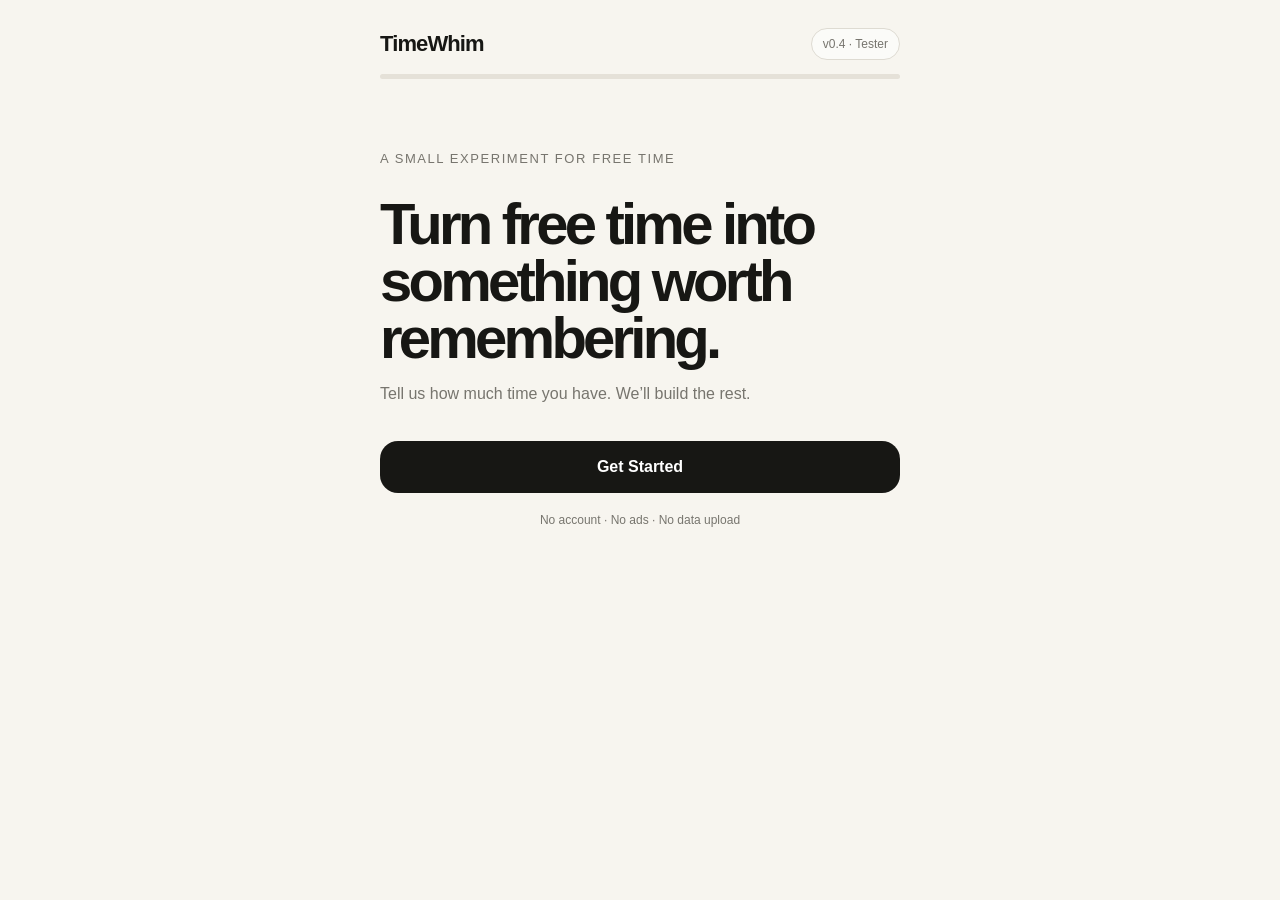
==== index.html @ ce8bfb0e "feat: add TimeWhim v0.4 tester build" ====
<!doctype html>
<html lang="en">
<head>
<meta charset="utf-8" />
<meta name="viewport" content="width=device-width,initial-scale=1,viewport-fit=cover" />
<meta name="theme-color" content="#f7f5ef" />
<title>TimeWhim — Tester Build</title>
<style>
:root{--bg:#f7f5ef;--ink:#171714;--muted:#77756e;--line:#dedbd2;--panel:#fffdf8;--accent:#6558d3;--accent2:#ef7a5a;--ok:#2b8a6e;--r:26px;--shadow:0 20px 60px rgba(31,27,18,.08)}
*{box-sizing:border-box}html,body{margin:0;min-height:100%;background:var(--bg);color:var(--ink);font-family:Inter,ui-sans-serif,-apple-system,BlinkMacSystemFont,"Segoe UI",sans-serif}body{min-height:100vh}.app{width:min(100%,560px);min-height:100vh;margin:auto;padding:22px 20px 34px}.top{display:flex;align-items:center;justify-content:space-between;height:44px}.brand{font-weight:800;letter-spacing:-.04em;font-size:22px}.tester-pill{border:1px solid var(--line);background:rgba(255,255,255,.6);padding:8px 11px;border-radius:999px;font-size:12px;color:var(--muted)}.screen{display:none;animation:in .28s ease both}.screen.active{display:block}@keyframes in{from{opacity:0;transform:translateY(10px)}to{opacity:1;transform:none}}h1{font-size:clamp(36px,9vw,58px);line-height:.98;letter-spacing:-.065em;margin:30px 0 16px}h2{font-size:32px;line-height:1.02;letter-spacing:-.045em;margin:28px 0 12px}p{line-height:1.55;color:var(--muted)}.hero{padding-top:8vh}.kicker{font-size:13px;text-transform:uppercase;letter-spacing:.12em;color:var(--muted)}button{font:inherit}.primary,.secondary,.choice,.chip,.text-btn{border:0;cursor:pointer}.primary{width:100%;padding:17px 18px;border-radius:18px;background:var(--ink);color:white;font-weight:750;font-size:16px;margin-top:18px}.primary:disabled{opacity:.38;cursor:not-allowed}.secondary{width:100%;padding:15px;border-radius:18px;background:transparent;border:1px solid var(--line);font-weight:700;margin-top:10px}.choice-grid{display:grid;grid-template-columns:1fr 1fr;gap:10px;margin:22px 0}.choice{min-height:68px;padding:15px;border-radius:20px;background:var(--panel);border:1px solid var(--line);text-align:left;font-weight:700;box-shadow:none;transition:.18s ease}.choice small{display:block;margin-top:4px;color:var(--muted);font-weight:500}.choice.selected{border-color:var(--ink);box-shadow:inset 0 0 0 1px var(--ink);transform:translateY(-1px)}.chips{display:flex;flex-wrap:wrap;gap:9px;margin:20px 0}.chip{padding:12px 14px;border-radius:999px;background:var(--panel);border:1px solid var(--line);font-weight:650}.chip.selected{background:var(--ink);color:white;border-color:var(--ink)}.ring-wrap{display:grid;place-items:center;margin:26px 0}.ring{--p:68;position:relative;width:220px;aspect-ratio:1;border-radius:50%;display:grid;place-items:center;background:conic-gradient(var(--accent) calc(var(--p)*1%),#e7e3da 0)}.ring:after{content:"";position:absolute;inset:15px;border-radius:50%;background:var(--bg)}.ring-inner{position:relative;z-index:1;text-align:center}.ring-number{font-size:64px;font-weight:800;letter-spacing:-.07em;line-height:.9}.ring-unit{color:var(--muted);margin-top:8px}.time-slider{width:100%;accent-color:var(--ink)}.nav-row{display:flex;gap:10px;margin-top:18px}.nav-row>*{flex:1}.preset{padding:18px;border-radius:22px;background:var(--panel);border:1px solid var(--line);margin:10px 0;cursor:pointer}.preset strong{font-size:18px}.preset div{font-size:13px;color:var(--muted);margin-top:6px}.card{background:var(--panel);border:1px solid var(--line);border-radius:var(--r);padding:18px;box-shadow:var(--shadow)}.session-summary{text-align:center}.tiny{font-size:12px;color:var(--muted)}.timeline{margin:22px 0}.timeline-row{display:grid;grid-template-columns:32px 1fr auto;gap:10px;align-items:center;padding:13px 0;border-bottom:1px solid var(--line)}.timeline-row:last-child{border-bottom:0}.dot{width:10px;height:10px;border-radius:50%;background:var(--accent);margin:auto}.activity-type{text-transform:uppercase;letter-spacing:.1em;font-size:11px;color:var(--muted)}.activity-title{font-size:17px;font-weight:750;margin-top:3px}.duration{font-weight:750}.activity-shell{padding-top:18px}.remaining{font-size:13px;color:var(--muted);text-align:center}.activity-card{min-height:390px;margin:18px 0;padding:26px;border-radius:32px;background:var(--panel);border:1px solid var(--line);box-shadow:var(--shadow);display:flex;flex-direction:column;justify-content:center;text-align:center}.activity-card h2{font-size:38px;margin:8px 0 14px}.activity-card p{font-size:16px}.controls{display:grid;grid-template-columns:repeat(4,1fr);gap:8px}.controls button{padding:12px 6px;border:1px solid var(--line);background:var(--panel);border-radius:15px;font-size:12px;font-weight:700}.next-btn{margin-top:12px}.sheet{position:fixed;inset:0;background:rgba(0,0,0,.25);display:none;align-items:flex-end;z-index:10}.sheet.open{display:flex}.sheet-panel{width:min(100%,560px);margin:auto;background:var(--bg);border-radius:30px 30px 0 0;padding:24px 20px 32px}.sheet-panel h3{margin:0 0 14px;font-size:24px}.sheet-panel button{width:100%;text-align:left;padding:14px 0;border:0;border-bottom:1px solid var(--line);background:none;font-weight:700}.feedback-row{display:flex;gap:8px;margin:12px 0}.feedback-row button{flex:1;padding:12px 8px;border-radius:15px;border:1px solid var(--line);background:var(--panel);font-weight:700}.feedback-row button.selected{background:var(--ink);color:white}textarea,input[type=text]{width:100%;border:1px solid var(--line);background:var(--panel);border-radius:16px;padding:14px;font:inherit;outline:none}textarea{min-height:92px;resize:vertical}.question{margin:20px 0}.question label{display:block;font-weight:750;margin-bottom:8px}.progress{height:5px;background:#e5e1d8;border-radius:999px;overflow:hidden;margin-top:8px}.progress>i{display:block;height:100%;background:var(--ink);width:0;transition:.25s}.notice{padding:13px 14px;border:1px dashed var(--line);border-radius:16px;color:var(--muted);font-size:13px;margin:14px 0}.success{color:var(--ok)}.text-btn{background:none;padding:8px 0;color:var(--muted);text-decoration:underline}.footer-note{text-align:center;font-size:12px;color:var(--muted);margin-top:20px}@media(prefers-reduced-motion:reduce){*{animation:none!important;transition:none!important}}@media(max-width:380px){.app{padding-left:14px;padding-right:14px}.ring{width:196px}.activity-card{min-height:340px}.controls{grid-template-columns:1fr 1fr}}
</style>
</head>
<body>
<div class="app">
  <div class="top"><div class="brand">TimeWhim</div><div class="tester-pill" id="testerBadge">v0.4 · Tester</div></div>
  <div class="progress"><i id="progressBar"></i></div>

  <section class="screen active hero" data-screen="welcome">
    <div class="kicker">A small experiment for free time</div>
    <h1>Turn free time into something worth remembering.</h1>
    <p>Tell us how much time you have. We’ll build the rest.</p>
    <button class="primary" onclick="show('tester')">Get Started</button>
    <div class="footer-note">No account · No ads · No data upload</div>
  </section>

  <section class="screen" data-screen="tester">
    <h2>Tester mode</h2>
    <p>Pick a situation. Then use TimeWhim without trying to “test correctly.” There are no right answers.</p>
    <div class="preset" onclick="applyPreset('natural')"><strong>Natural</strong><div>30 min · Solo · Curious</div></div>
    <div class="preset" onclick="applyPreset('social')"><strong>Social</strong><div>45 min · Two · Fun · Quiet</div></div>
    <div class="preset" onclick="applyPreset('travel')"><strong>Travel</strong><div>2h 30m · Solo · Chill · Offline + Low battery</div></div>
    <button class="secondary" onclick="show('time')">Choose freely instead</button>
  </section>

  <section class="screen" data-screen="time">
    <h2>How much time do you have?</h2>
    <div class="ring-wrap"><div class="ring" id="timeRing" style="--p:25"><div class="ring-inner"><div class="ring-number" id="timeNumber">30</div><div class="ring-unit" id="timeUnit">minutes</div></div></div></div>
    <div class="chips" id="timeChips">
      <button class="chip" data-min="10">10 min</button><button class="chip selected" data-min="30">30 min</button><button class="chip" data-min="60">1 hour</button><button class="chip" id="customChip">Custom</button>
    </div>
    <input class="time-slider" id="timeSlider" type="range" min="5" max="720" step="5" value="30" aria-label="Session duration" />
    <button class="primary" onclick="show('people')">Continue</button>
  </section>

  <section class="screen" data-screen="people">
    <h2>Who’s here?</h2><p>Enough detail to build the session. No names needed.</p>
    <div class="choice-grid" id="peopleChoices">
      <button class="choice" data-v="solo">Just me<small>One-person activities</small></button>
      <button class="choice" data-v="two">Two of us<small>One phone, together</small></button>
      <button class="choice" data-v="group">Group<small>3 or more</small></button>
    </div>
    <div class="chips" id="groupSize" style="display:none"><button class="chip" data-v="3-5">3–5</button><button class="chip" data-v="6+">6+</button></div>
    <button class="primary" id="peopleNext" disabled onclick="show('mood')">Continue</button>
  </section>

  <section class="screen" data-screen="mood">
    <h2>What kind of time?</h2>
    <div class="choice-grid" id="moodChoices">
      <button class="choice" data-v="fun">Fun</button><button class="choice" data-v="curious">Curious</button><button class="choice" data-v="chill">Chill</button><button class="choice" data-v="connect">Connect</button>
    </div>
    <button class="secondary" onclick="chooseMood('surprise')">Surprise me</button>
    <button class="primary" id="moodNext" disabled onclick="show('constraints')">Continue</button>
  </section>

  <section class="screen" data-screen="constraints">
    <h2>Anything to work around?</h2><p>Optional. Tap whatever matters right now.</p>
    <div class="chips" id="constraintChips"><button class="chip" data-v="quiet">Quiet</button><button class="chip" data-v="offline">Offline</button><button class="chip" data-v="battery">Low battery</button></div>
    <button class="primary" onclick="buildSession()">Build my time</button>
  </section>

  <section class="screen" data-screen="preview">
    <div class="session-summary"><div class="ring-wrap"><div class="ring" id="previewRing" style="--p:100"><div class="ring-inner"><div class="ring-number" id="previewMinutes">45</div><div class="ring-unit">minutes built</div></div></div></div><div class="tiny" id="previewMeta"></div></div>
    <div class="card timeline" id="timeline"></div>
    <button class="primary" onclick="startSession()">Start Session</button><button class="secondary" onclick="mixAgain()">Mix again</button>
  </section>

  <section class="screen activity-shell" data-screen="activity">
    <div class="remaining" id="remainingText">27 min left</div>
    <div class="activity-card"><div class="activity-type" id="activityType">QUICK</div><h2 id="activityTitle">Odd One</h2><p id="activityPrompt"></p><div class="tiny" id="activityDuration"></div></div>
    <div class="controls"><button onclick="swapActivity()">Swap</button><button onclick="shorter()">Shorter</button><button onclick="openSheet('moodSheet')">Mood</button><button onclick="openSheet('moreSheet')">More</button></div>
    <button class="primary next-btn" onclick="completeActivity()">Done · Next</button>
  </section>

  <section class="screen" data-screen="complete">
    <div class="hero"><div class="kicker success">Session complete</div><h1>Time well spent.</h1><p><strong id="doneMinutes">0 min</strong> · <span id="doneCount">0 activities</span></p></div>
    <div class="question"><label>How did this feel?</label><div class="feedback-row" data-key="feel"><button>Not for me</button><button>Good</button><button>Great</button></div></div>
    <div class="question"><label>Again sometime?</label><div class="feedback-row" data-key="again"><button>Yes</button><button>Maybe</button><button>No</button></div></div>
    <button class="primary" onclick="show('feedback')">Finish tester feedback</button><button class="secondary" onclick="resetApp()">Start another</button>
  </section>

  <section class="screen" data-screen="feedback">
    <h2>One last minute.</h2><p>This stays on your device until you export it. Nothing is sent automatically.</p>
    <div class="question"><label>What do you think this product does?</label><textarea data-field="productMeaning"></textarea></div>
    <div class="question"><label>What was unclear?</label><textarea data-field="unclear"></textarea></div>
    <div class="question"><label>What would you normally use instead?</label><input type="text" data-field="alternative" /></div>
    <div class="question"><label>When would you realistically use TimeWhim?</label><textarea data-field="realUse"></textarea></div>
    <div class="question"><label>Would you pay ₩4,900 one time?</label><div class="feedback-row" data-key="pay"><button>Yes</button><button>Maybe</button><button>No</button></div></div>
    <div class="notice">The export contains tester choices and interaction timings, but no account, name, email, location, or device identifier.</div>
    <button class="primary" onclick="exportReport()">Export anonymous JSON</button><button class="secondary" onclick="resetApp()">Done</button>
  </section>
</div>

<div class="sheet" id="moodSheet" onclick="backdrop(event,'moodSheet')"><div class="sheet-panel"><h3>Change the mood</h3><button onclick="replanMood('fun')">More energy</button><button onclick="replanMood('chill')">I’m tired</button><button onclick="replanMood('connect')">More connection</button><button onclick="replanMood('curious')">Make me think</button><button onclick="closeSheet('moodSheet')">Cancel</button></div></div>
<div class="sheet" id="moreSheet" onclick="backdrop(event,'moreSheet')"><div class="sheet-panel"><h3>What changed?</h3><button onclick="peopleChanged()">We’re more people</button><button onclick="quietNow()">Quiet now</button><button onclick="lessTime()">I have less time</button><button onclick="finishMyTime()">Finish my time</button><button onclick="closeSheet('moreSheet')">Cancel</button></div></div>

<script>
const activities=[
{id:'q1',type:'Quick',title:'Odd One',min:4,moods:['fun','curious'],people:['solo','two','group'],quiet:true,offline:true,battery:true,prompt:'Pick the odd one out — not by category, but by the strangest rule you can justify: moon · mirror · window · lake.'},
{id:'q2',type:'Quick',title:'Pattern Snap',min:5,moods:['curious'],people:['solo','two','group'],quiet:true,offline:true,battery:true,prompt:'Complete this pattern without searching: 2, 6, 12, 20, 30… Then invent a different rule that also fits the first three terms.'},
{id:'q3',type:'Quick',title:'Five Tiny Wins',min:5,moods:['chill'],people:['solo'],quiet:true,offline:true,battery:true,prompt:'Name five small things that went better than expected this week. Tiny counts.'},
{id:'q4',type:'Quick',title:'Fast Trivia',min:6,moods:['fun','curious'],people:['solo','two','group'],quiet:true,offline:true,battery:true,prompt:'Take turns answering without looking anything up: largest ocean, closest planet to the Sun, number of bones in an adult human, capital of Canada.'},
{id:'q5',type:'Quick',title:'Object Remix',min:5,moods:['fun','curious'],people:['solo','two','group'],quiet:true,offline:true,battery:true,prompt:'Choose one object near you. Come up with three absurd but technically possible alternative uses for it.'},
{id:'q6',type:'Quick',title:'Memory Map',min:6,moods:['curious','chill'],people:['solo'],quiet:true,offline:true,battery:true,prompt:'Close your eyes and mentally walk through a familiar room. List ten objects in spatial order before checking.'},
{id:'q7',type:'Quick',title:'Ten-Second Categories',min:5,moods:['fun'],people:['two','group'],quiet:false,offline:true,battery:true,prompt:'Take turns naming 5 things in a category within ten seconds: cities, foods, films, animals, things that are blue.'},
{id:'q8',type:'Quick',title:'Tiny Debate',min:7,moods:['fun','connect','curious'],people:['two','group'],quiet:true,offline:true,battery:true,prompt:'Defend one harmless opinion you do not actually hold for 60 seconds. Switch sides.'},
{id:'q9',type:'Quick',title:'Three Clues',min:5,moods:['fun','connect'],people:['two','group'],quiet:true,offline:true,battery:true,prompt:'Think of a place you know. Give exactly three clues. Others guess. Hard mode: no proper nouns.'},
{id:'q10',type:'Quick',title:'One-Minute Story',min:4,moods:['fun'],people:['solo','two','group'],quiet:true,offline:true,battery:true,prompt:'Tell a story that includes a key, a train, and something unexpectedly orange. Stop when the minute ends.'},
{id:'q11',type:'Quick',title:'Future Headline',min:5,moods:['curious','chill'],people:['solo','two','group'],quiet:true,offline:true,battery:true,prompt:'Write a newspaper headline from your life one year from now. What happened just before it?'},
{id:'q12',type:'Quick',title:'Reverse Bucket List',min:6,moods:['chill','connect'],people:['solo','two','group'],quiet:true,offline:true,battery:true,prompt:'List three things you already did that your younger self would have put on a bucket list.'},
{id:'t1',type:'Together',title:'Pass the Phone',min:8,moods:['fun','connect'],people:['two','group'],quiet:true,offline:true,battery:true,prompt:'Pass the phone. Each person writes one sentence beginning “I think you’d be surprisingly good at…” Then reveal together.'},
{id:'t2',type:'Together',title:'Guess & Reveal',min:8,moods:['fun','connect'],people:['two','group'],quiet:true,offline:true,battery:true,prompt:'Each person guesses the other’s answer first: perfect lazy Sunday, dream breakfast, most rewatchable movie.'},
{id:'t3',type:'Together',title:'Quick Duel',min:7,moods:['fun'],people:['two','group'],quiet:false,offline:true,battery:true,prompt:'Best of five: rock-paper-scissors, thumb war, fastest alphabet backwards attempt, coin guess, silent staring contest.'},
{id:'t4',type:'Together',title:'Unexpected Question',min:9,moods:['connect','curious'],people:['two','group'],quiet:true,offline:true,battery:true,prompt:'What belief or taste of yours changed completely in the last five years? What caused it?'},
{id:'t5',type:'Together',title:'Same Memory?',min:10,moods:['connect'],people:['two','group'],quiet:true,offline:true,battery:true,prompt:'Pick one shared day. Separately describe the first three details you remember. Compare where your memories diverge.'},
{id:'t6',type:'Together',title:'Two Truths, One Tiny Lie',min:9,moods:['fun','connect'],people:['two','group'],quiet:true,offline:true,battery:true,prompt:'Use only mundane facts from the last seven days. Make the lie believable.'},
{id:'t7',type:'Together',title:'Rank It Blind',min:10,moods:['fun'],people:['two','group'],quiet:true,offline:true,battery:true,prompt:'One person gives five mystery items one by one. The other must permanently place each from 1–5 before hearing the next.'},
{id:'t8',type:'Together',title:'Plan a Ridiculous Day',min:12,moods:['fun','connect'],people:['two','group'],quiet:true,offline:true,battery:true,prompt:'You have one day, no responsibilities, and a silly imaginary budget. Build the most memorable schedule possible.'},
{id:'t9',type:'Together',title:'Compliment With Evidence',min:8,moods:['connect'],people:['two','group'],quiet:true,offline:true,battery:true,prompt:'Say one thing you genuinely appreciate about each person — but include a specific example, not a generic compliment.'},
{id:'t10',type:'Together',title:'Question Relay',min:11,moods:['connect','curious'],people:['two','group'],quiet:true,offline:true,battery:true,prompt:'Answer a question, then your answer must inspire the next question. Keep the chain going for ten turns.'},
{id:'b1',type:'Break',title:'Notice Three Things',min:3,moods:['chill','curious'],people:['solo','two','group'],quiet:true,offline:true,battery:true,prompt:'Put the phone down. Look around and find three details you have never consciously noticed before.'},
{id:'b2',type:'Break',title:'Window Reset',min:5,moods:['chill'],people:['solo','two','group'],quiet:true,offline:true,battery:true,prompt:'No phone for five minutes. Look outside or into the distance. Let your eyes stop focusing on close objects.'},
{id:'b3',type:'Break',title:'Tiny Walk',min:7,moods:['chill','fun'],people:['solo','two','group'],quiet:false,offline:true,battery:true,prompt:'Leave the phone in your pocket and walk until you notice something worth remembering.'},
{id:'b4',type:'Break',title:'One Song, Nothing Else',min:5,moods:['chill'],people:['solo','two','group'],quiet:true,offline:true,battery:true,prompt:'Play one song you already have. No scrolling while it plays. Just listen.'},
{id:'b5',type:'Break',title:'Future Trip',min:6,moods:['connect','chill'],people:['two','group'],quiet:true,offline:true,battery:true,prompt:'Put the phone face down. Everyone names one place they would travel tomorrow if money and logistics disappeared.'},
{id:'b6',type:'Break',title:'Water + Stretch',min:4,moods:['chill'],people:['solo','two','group'],quiet:true,offline:true,battery:true,prompt:'Phone down. Drink some water and stretch whatever feels stiff. No productivity goal.'},
{id:'b7',type:'Break',title:'Silent Minute × 3',min:3,moods:['chill'],people:['solo','two','group'],quiet:true,offline:true,battery:true,prompt:'Three quiet minutes. Do nothing on purpose. Notice what your mind tries to reach for.'},
{id:'b8',type:'Break',title:'Screen-Free Choice',min:10,moods:['chill','connect'],people:['solo','two','group'],quiet:true,offline:true,battery:true,prompt:'Choose your own ten-minute offline thing: tea, shower, balcony, doodle, stretch, conversation. TimeWhim stays out of the way.'},
{id:'m1',type:'Mystery',title:'The Missing Necklace',min:15,moods:['curious','fun'],people:['solo','two','group'],quiet:true,offline:true,battery:true,prompt:'A necklace vanished from Room 214 between 18:10 and 18:25. Clues: the balcony door was locked from inside; wet shoe marks stop before the carpet; the cleaner logged out at 18:12; the guest next door heard a service cart at 18:18. Suspects: the cleaner, the guest’s friend, the night porter. Decide what clue matters most, what could be staged, and who had the best opportunity. Commit to a theory before you reveal your reasoning to each other.'}
];
let state={time:30,people:null,groupSize:null,mood:null,constraints:new Set(),session:[],index:0,completed:[],startedAt:null,preset:null,feedback:{},events:[],buildAt:null,startAt:null};
const screens=['welcome','tester','time','people','mood','constraints','preview','activity','complete','feedback'];
function event(name,data={}){state.events.push({name,t:Date.now(),...data});saveLocal()}
function saveLocal(){localStorage.setItem('timewhim-v04-session',JSON.stringify({...state,constraints:[...state.constraints]}))}
function show(name){document.querySelectorAll('.screen').forEach(s=>s.classList.toggle('active',s.dataset.screen===name));document.getElementById('progressBar').style.width=((screens.indexOf(name))/(screens.length-1)*100)+'%';window.scrollTo({top:0,behavior:'smooth'});event('screen_view',{screen:name})}
function applyPreset(name){state.preset=name;if(name==='natural'){state.time=30;state.people='solo';state.mood='curious';state.constraints=new Set()}if(name==='social'){state.time=45;state.people='two';state.mood='fun';state.constraints=new Set(['quiet'])}if(name==='travel'){state.time=150;state.people='solo';state.mood='chill';state.constraints=new Set(['offline','battery'])}syncUI();event('preset_selected',{preset:name});show('constraints')}
function syncUI(){document.getElementById('timeSlider').value=state.time;renderTime();document.querySelectorAll('#peopleChoices .choice').forEach(b=>b.classList.toggle('selected',b.dataset.v===state.people));document.querySelectorAll('#moodChoices .choice').forEach(b=>b.classList.toggle('selected',b.dataset.v===state.mood));document.querySelectorAll('#constraintChips .chip').forEach(b=>b.classList.toggle('selected',state.constraints.has(b.dataset.v)))}
function renderTime(){let m=state.time;document.getElementById('timeNumber').textContent=m>=60?(m/60>=2?Math.floor(m/60)+'h':m===60?'1':'1h '+(m%60)):m;document.getElementById('timeUnit').textContent=m>=60?(m%60?m%60+' min':'available'):'minutes';document.getElementById('timeRing').style.setProperty('--p',Math.max(5,Math.min(100,m/180*100)))}
document.querySelectorAll('#timeChips [data-min]').forEach(b=>b.onclick=()=>{state.time=+b.dataset.min;document.querySelectorAll('#timeChips .chip').forEach(x=>x.classList.remove('selected'));b.classList.add('selected');document.getElementById('timeSlider').value=state.time;renderTime();event('time_selected',{minutes:state.time})});
document.getElementById('customChip').onclick=()=>{document.querySelectorAll('#timeChips .chip').forEach(x=>x.classList.remove('selected'));document.getElementById('customChip').classList.add('selected');document.getElementById('timeSlider').focus()};
document.getElementById('timeSlider').oninput=e=>{state.time=+e.target.value;renderTime()};document.getElementById('timeSlider').onchange=()=>event('time_selected',{minutes:state.time,custom:true});
document.querySelectorAll('#peopleChoices .choice').forEach(b=>b.onclick=()=>{state.people=b.dataset.v;document.querySelectorAll('#peopleChoices .choice').forEach(x=>x.classList.toggle('selected',x===b));document.getElementById('groupSize').style.display=state.people==='group'?'flex':'none';document.getElementById('peopleNext').disabled=false;event('people_selected',{people:state.people})});
document.querySelectorAll('#groupSize .chip').forEach(b=>b.onclick=()=>{state.groupSize=b.dataset.v;document.querySelectorAll('#groupSize .chip').forEach(x=>x.classList.toggle('selected',x===b))});
document.querySelectorAll('#moodChoices .choice').forEach(b=>b.onclick=()=>chooseMood(b.dataset.v));function chooseMood(v){state.mood=v==='surprise'?['fun','curious','chill','connect'][Math.floor(Math.random()*4)]:v;document.querySelectorAll('#moodChoices .choice').forEach(x=>x.classList.toggle('selected',x.dataset.v===state.mood));document.getElementById('moodNext').disabled=false;event('mood_selected',{mood:state.mood,surprise:v==='surprise'})}
document.querySelectorAll('#constraintChips .chip').forEach(b=>b.onclick=()=>{let v=b.dataset.v;state.constraints.has(v)?state.constraints.delete(v):state.constraints.add(v);b.classList.toggle('selected');event('constraint_toggled',{constraint:v,on:state.constraints.has(v)})});
function eligible(a){if(!a.people.includes(state.people))return false;if(state.constraints.has('quiet')&&!a.quiet)return false;if(state.constraints.has('offline')&&!a.offline)return false;if(state.constraints.has('battery')&&!a.battery)return false;return true}
function score(a,remaining,lastType){let s=0;if(a.moods.includes(state.mood))s+=6;if(a.min<=remaining)s+=4;else s-=20;if(!state.completed.includes(a.id))s+=3;if(lastType&&lastType!==a.type)s+=2;s+=Math.random()*2;return s}
function compose(total){let remaining=total,out=[],lastType=null,safety=0;while(remaining>=3&&out.length<8&&safety++<30){let pool=activities.filter(eligible).filter(a=>a.min<=remaining).filter(a=>!out.some(x=>x.id===a.id));if(!pool.length)break;pool.sort((a,b)=>score(b,remaining,lastType)-score(a,remaining,lastType));let pick=pool[0];out.push(pick);remaining-=pick.min;lastType=pick.type;if(total>=90&&out.length===3&&remaining>=25){out.push({id:'mytime-'+Date.now(),type:'My time',title:'Your own time',min:Math.min(45,remaining-10),moods:['chill'],people:[state.people],quiet:true,offline:true,battery:true,prompt:'Use this block for your own downloaded film, book, music, nap, view, or anything you already wanted to do.'});remaining-=out[out.length-1].min;lastType='My time'}}return out}
function buildSession(){state.buildAt=Date.now();if(!state.people)state.people='solo';if(!state.mood)state.mood='curious';state.session=compose(state.time);state.index=0;event('build_my_time',{minutes:state.time,timeToBuildMs:state.startedAt?Date.now()-state.startedAt:null});renderPreview();show('preview')}
function renderPreview(){let total=state.session.reduce((n,a)=>n+a.min,0);document.getElementById('previewMinutes').textContent=total;document.getElementById('previewMeta').textContent=`Built for ${state.people==='two'?'2':state.people==='group'?(state.groupSize||'group'):'1'} · ${cap(state.mood)}${state.constraints.size?' · '+[...state.constraints].map(cap).join(' · '):''}`;document.getElementById('timeline').innerHTML=state.session.map(a=>`<div class="timeline-row"><div class="dot"></div><div><div class="activity-type">${a.type}</div><div class="activity-title">${a.title}</div></div><div class="duration">${a.min}m</div></div>`).join('')}
function mixAgain(){state.session=compose(state.time);event('mix_again');renderPreview()}
function startSession(){state.startAt=Date.now();state.index=0;state.completed=[];event('start_session',{timeToStartMs:state.buildAt?Date.now()-state.buildAt:null});renderActivity();show('activity')}
function renderActivity(){if(state.index>=state.session.length)return finishSession();let a=state.session[state.index];let left=state.session.slice(state.index).reduce((n,x)=>n+x.min,0);document.getElementById('remainingText').textContent=left+' min left';document.getElementById('activityType').textContent=a.type.toUpperCase();document.getElementById('activityTitle').textContent=a.title;document.getElementById('activityPrompt').textContent=a.prompt;document.getElementById('activityDuration').textContent=a.min+' minutes';event('activity_view',{activityId:a.id,index:state.index});if(state.index===1)event('reached_second_activity')}
function completeActivity(){let a=state.session[state.index];state.completed.push(a.id);event('activity_complete',{activityId:a.id});state.index++;renderActivity()}
function swapActivity(){let old=state.session[state.index],remaining=old.min+2;let candidates=activities.filter(eligible).filter(a=>a.id!==old.id&&a.min<=remaining).sort((a,b)=>score(b,remaining,old.type)-score(a,remaining,old.type));if(candidates[0])state.session[state.index]=candidates[0];event('swap_used',{from:old.id,to:state.session[state.index].id});renderActivity()}
function shorter(){let old=state.session[state.index];let candidates=activities.filter(eligible).filter(a=>a.id!==old.id&&a.min<old.min).sort((a,b)=>a.min-b.min);if(candidates[0])state.session[state.index]=candidates[0];event('shorter_used',{from:old.id,to:state.session[state.index].id});renderActivity()}
function replanRemaining(reason){let elapsed=state.session.slice(0,state.index).reduce((n,a)=>n+a.min,0);let remaining=Math.max(5,state.time-elapsed);state.session=[...state.session.slice(0,state.index),...compose(remaining)];event('replan_used',{reason,remaining});closeSheet('moodSheet');closeSheet('moreSheet');renderActivity()}
function replanMood(m){state.mood=m;replanRemaining('mood_'+m)}function quietNow(){state.constraints.add('quiet');replanRemaining('quiet_now')}function peopleChanged(){state.people=state.people==='solo'?'two':'group';replanRemaining('people_changed')}function lessTime(){state.time=Math.max(10,Math.round(state.time*.7));replanRemaining('less_time')}
function finishMyTime(){event('finish_my_time_used');closeSheet('moreSheet');finishSession()}
function finishSession(){let mins=state.session.slice(0,Math.min(state.index,state.session.length)).reduce((n,a)=>n+a.min,0);document.getElementById('doneMinutes').textContent=mins+' min';document.getElementById('doneCount').textContent=state.completed.length+' activities';event('session_complete',{completedMinutes:mins,activities:state.completed.length});show('complete')}
function openSheet(id){document.getElementById(id).classList.add('open')}function closeSheet(id){document.getElementById(id).classList.remove('open')}function backdrop(e,id){if(e.target.id===id)closeSheet(id)}
document.querySelectorAll('.feedback-row').forEach(row=>row.querySelectorAll('button').forEach(b=>b.onclick=()=>{row.querySelectorAll('button').forEach(x=>x.classList.toggle('selected',x===b));state.feedback[row.dataset.key]=b.textContent;event('feedback_choice',{key:row.dataset.key,value:b.textContent})}));
function exportReport(){document.querySelectorAll('[data-field]').forEach(el=>state.feedback[el.dataset.field]=el.value);let report={schema:'timewhim-tester-v0.4',exportedAt:new Date().toISOString(),preset:state.preset,setup:{timeMinutes:state.time,people:state.people,groupSize:state.groupSize,mood:state.mood,constraints:[...state.constraints]},completedActivities:state.completed,feedback:state.feedback,events:state.events.map((e,i)=>({...e,relativeMs:i?e.t-state.events[0].t:0,t:undefined}))};let blob=new Blob([JSON.stringify(report,null,2)],{type:'application/json'}),url=URL.createObjectURL(blob),a=document.createElement('a');a.href=url;a.download='timewhim-anonymous-test-'+Date.now()+'.json';a.click();URL.revokeObjectURL(url);event('report_exported')}
function resetApp(){localStorage.removeItem('timewhim-v04-session');state={time:30,people:null,groupSize:null,mood:null,constraints:new Set(),session:[],index:0,completed:[],startedAt:Date.now(),preset:null,feedback:{},events:[],buildAt:null,startAt:null};syncUI();show('welcome')}
function cap(s){return String(s).charAt(0).toUpperCase()+String(s).slice(1)}
state.startedAt=Date.now();event('app_open');renderTime();
</script>
</body>
</html>
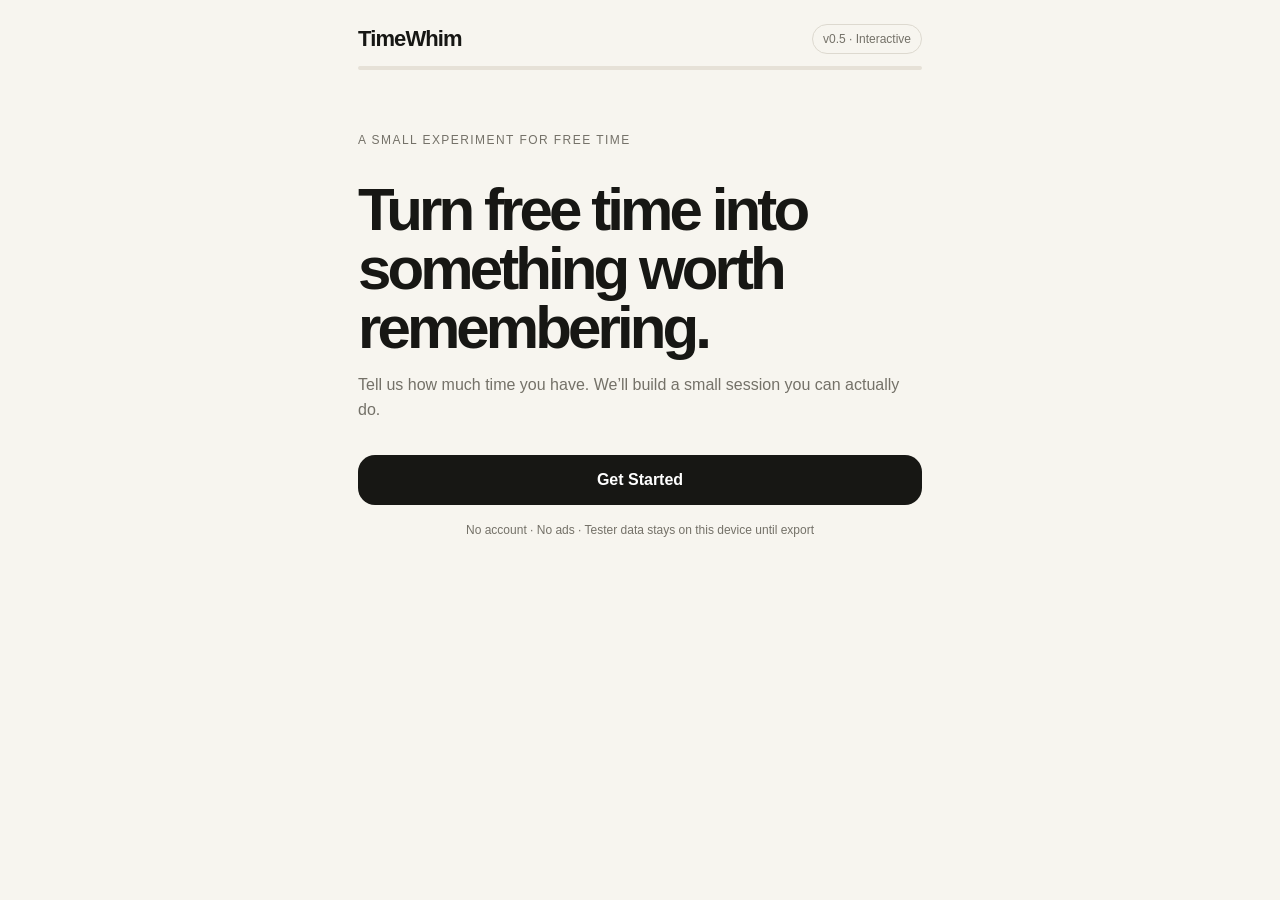
==== commit df1b306c: "feat: replace tester UI with interactive v0.5 shell" ====
--- a/index.html
+++ b/index.html
@@ -1,178 +1,101 @@
 <!doctype html>
 <html lang="en">
 <head>
-<meta charset="utf-8" />
-<meta name="viewport" content="width=device-width,initial-scale=1,viewport-fit=cover" />
-<meta name="theme-color" content="#f7f5ef" />
-<title>TimeWhim — Tester Build</title>
-<style>
-:root{--bg:#f7f5ef;--ink:#171714;--muted:#77756e;--line:#dedbd2;--panel:#fffdf8;--accent:#6558d3;--accent2:#ef7a5a;--ok:#2b8a6e;--r:26px;--shadow:0 20px 60px rgba(31,27,18,.08)}
-*{box-sizing:border-box}html,body{margin:0;min-height:100%;background:var(--bg);color:var(--ink);font-family:Inter,ui-sans-serif,-apple-system,BlinkMacSystemFont,"Segoe UI",sans-serif}body{min-height:100vh}.app{width:min(100%,560px);min-height:100vh;margin:auto;padding:22px 20px 34px}.top{display:flex;align-items:center;justify-content:space-between;height:44px}.brand{font-weight:800;letter-spacing:-.04em;font-size:22px}.tester-pill{border:1px solid var(--line);background:rgba(255,255,255,.6);padding:8px 11px;border-radius:999px;font-size:12px;color:var(--muted)}.screen{display:none;animation:in .28s ease both}.screen.active{display:block}@keyframes in{from{opacity:0;transform:translateY(10px)}to{opacity:1;transform:none}}h1{font-size:clamp(36px,9vw,58px);line-height:.98;letter-spacing:-.065em;margin:30px 0 16px}h2{font-size:32px;line-height:1.02;letter-spacing:-.045em;margin:28px 0 12px}p{line-height:1.55;color:var(--muted)}.hero{padding-top:8vh}.kicker{font-size:13px;text-transform:uppercase;letter-spacing:.12em;color:var(--muted)}button{font:inherit}.primary,.secondary,.choice,.chip,.text-btn{border:0;cursor:pointer}.primary{width:100%;padding:17px 18px;border-radius:18px;background:var(--ink);color:white;font-weight:750;font-size:16px;margin-top:18px}.primary:disabled{opacity:.38;cursor:not-allowed}.secondary{width:100%;padding:15px;border-radius:18px;background:transparent;border:1px solid var(--line);font-weight:700;margin-top:10px}.choice-grid{display:grid;grid-template-columns:1fr 1fr;gap:10px;margin:22px 0}.choice{min-height:68px;padding:15px;border-radius:20px;background:var(--panel);border:1px solid var(--line);text-align:left;font-weight:700;box-shadow:none;transition:.18s ease}.choice small{display:block;margin-top:4px;color:var(--muted);font-weight:500}.choice.selected{border-color:var(--ink);box-shadow:inset 0 0 0 1px var(--ink);transform:translateY(-1px)}.chips{display:flex;flex-wrap:wrap;gap:9px;margin:20px 0}.chip{padding:12px 14px;border-radius:999px;background:var(--panel);border:1px solid var(--line);font-weight:650}.chip.selected{background:var(--ink);color:white;border-color:var(--ink)}.ring-wrap{display:grid;place-items:center;margin:26px 0}.ring{--p:68;position:relative;width:220px;aspect-ratio:1;border-radius:50%;display:grid;place-items:center;background:conic-gradient(var(--accent) calc(var(--p)*1%),#e7e3da 0)}.ring:after{content:"";position:absolute;inset:15px;border-radius:50%;background:var(--bg)}.ring-inner{position:relative;z-index:1;text-align:center}.ring-number{font-size:64px;font-weight:800;letter-spacing:-.07em;line-height:.9}.ring-unit{color:var(--muted);margin-top:8px}.time-slider{width:100%;accent-color:var(--ink)}.nav-row{display:flex;gap:10px;margin-top:18px}.nav-row>*{flex:1}.preset{padding:18px;border-radius:22px;background:var(--panel);border:1px solid var(--line);margin:10px 0;cursor:pointer}.preset strong{font-size:18px}.preset div{font-size:13px;color:var(--muted);margin-top:6px}.card{background:var(--panel);border:1px solid var(--line);border-radius:var(--r);padding:18px;box-shadow:var(--shadow)}.session-summary{text-align:center}.tiny{font-size:12px;color:var(--muted)}.timeline{margin:22px 0}.timeline-row{display:grid;grid-template-columns:32px 1fr auto;gap:10px;align-items:center;padding:13px 0;border-bottom:1px solid var(--line)}.timeline-row:last-child{border-bottom:0}.dot{width:10px;height:10px;border-radius:50%;background:var(--accent);margin:auto}.activity-type{text-transform:uppercase;letter-spacing:.1em;font-size:11px;color:var(--muted)}.activity-title{font-size:17px;font-weight:750;margin-top:3px}.duration{font-weight:750}.activity-shell{padding-top:18px}.remaining{font-size:13px;color:var(--muted);text-align:center}.activity-card{min-height:390px;margin:18px 0;padding:26px;border-radius:32px;background:var(--panel);border:1px solid var(--line);box-shadow:var(--shadow);display:flex;flex-direction:column;justify-content:center;text-align:center}.activity-card h2{font-size:38px;margin:8px 0 14px}.activity-card p{font-size:16px}.controls{display:grid;grid-template-columns:repeat(4,1fr);gap:8px}.controls button{padding:12px 6px;border:1px solid var(--line);background:var(--panel);border-radius:15px;font-size:12px;font-weight:700}.next-btn{margin-top:12px}.sheet{position:fixed;inset:0;background:rgba(0,0,0,.25);display:none;align-items:flex-end;z-index:10}.sheet.open{display:flex}.sheet-panel{width:min(100%,560px);margin:auto;background:var(--bg);border-radius:30px 30px 0 0;padding:24px 20px 32px}.sheet-panel h3{margin:0 0 14px;font-size:24px}.sheet-panel button{width:100%;text-align:left;padding:14px 0;border:0;border-bottom:1px solid var(--line);background:none;font-weight:700}.feedback-row{display:flex;gap:8px;margin:12px 0}.feedback-row button{flex:1;padding:12px 8px;border-radius:15px;border:1px solid var(--line);background:var(--panel);font-weight:700}.feedback-row button.selected{background:var(--ink);color:white}textarea,input[type=text]{width:100%;border:1px solid var(--line);background:var(--panel);border-radius:16px;padding:14px;font:inherit;outline:none}textarea{min-height:92px;resize:vertical}.question{margin:20px 0}.question label{display:block;font-weight:750;margin-bottom:8px}.progress{height:5px;background:#e5e1d8;border-radius:999px;overflow:hidden;margin-top:8px}.progress>i{display:block;height:100%;background:var(--ink);width:0;transition:.25s}.notice{padding:13px 14px;border:1px dashed var(--line);border-radius:16px;color:var(--muted);font-size:13px;margin:14px 0}.success{color:var(--ok)}.text-btn{background:none;padding:8px 0;color:var(--muted);text-decoration:underline}.footer-note{text-align:center;font-size:12px;color:var(--muted);margin-top:20px}@media(prefers-reduced-motion:reduce){*{animation:none!important;transition:none!important}}@media(max-width:380px){.app{padding-left:14px;padding-right:14px}.ring{width:196px}.activity-card{min-height:340px}.controls{grid-template-columns:1fr 1fr}}
-</style>
+<meta charset="utf-8">
+<meta name="viewport" content="width=device-width,initial-scale=1,viewport-fit=cover">
+<meta name="theme-color" content="#f7f5ef">
+<title>TimeWhim — Interactive Tester</title>
+<link rel="stylesheet" href="styles.css">
 </head>
 <body>
-<div class="app">
-  <div class="top"><div class="brand">TimeWhim</div><div class="tester-pill" id="testerBadge">v0.4 · Tester</div></div>
+<main class="app">
+  <header class="top"><div class="brand">TimeWhim</div><div class="badge">v0.5 · Interactive</div></header>
   <div class="progress"><i id="progressBar"></i></div>
 
   <section class="screen active hero" data-screen="welcome">
     <div class="kicker">A small experiment for free time</div>
     <h1>Turn free time into something worth remembering.</h1>
-    <p>Tell us how much time you have. We’ll build the rest.</p>
-    <button class="primary" onclick="show('tester')">Get Started</button>
-    <div class="footer-note">No account · No ads · No data upload</div>
+    <p>Tell us how much time you have. We’ll build a small session you can actually do.</p>
+    <button class="primary" id="getStarted">Get Started</button>
+    <div class="footer-note">No account · No ads · Tester data stays on this device until export</div>
   </section>
 
   <section class="screen" data-screen="tester">
-    <h2>Tester mode</h2>
-    <p>Pick a situation. Then use TimeWhim without trying to “test correctly.” There are no right answers.</p>
-    <div class="preset" onclick="applyPreset('natural')"><strong>Natural</strong><div>30 min · Solo · Curious</div></div>
-    <div class="preset" onclick="applyPreset('social')"><strong>Social</strong><div>45 min · Two · Fun · Quiet</div></div>
-    <div class="preset" onclick="applyPreset('travel')"><strong>Travel</strong><div>2h 30m · Solo · Chill · Offline + Low battery</div></div>
-    <button class="secondary" onclick="show('time')">Choose freely instead</button>
+    <h2>Tester mode</h2><p>Pick a situation, then use the product naturally.</p>
+    <div class="preset" data-preset="natural"><strong>Natural</strong><div>30 min · Solo · Curious</div></div>
+    <div class="preset" data-preset="social"><strong>Social</strong><div>45 min · Two · Fun · Quiet</div></div>
+    <div class="preset" data-preset="travel"><strong>Travel</strong><div>2h 30m · Solo · Chill · Offline + Low battery</div></div>
+    <button class="secondary" id="chooseFreely">Choose freely instead</button>
   </section>
 
   <section class="screen" data-screen="time">
     <h2>How much time do you have?</h2>
-    <div class="ring-wrap"><div class="ring" id="timeRing" style="--p:25"><div class="ring-inner"><div class="ring-number" id="timeNumber">30</div><div class="ring-unit" id="timeUnit">minutes</div></div></div></div>
-    <div class="chips" id="timeChips">
-      <button class="chip" data-min="10">10 min</button><button class="chip selected" data-min="30">30 min</button><button class="chip" data-min="60">1 hour</button><button class="chip" id="customChip">Custom</button>
-    </div>
-    <input class="time-slider" id="timeSlider" type="range" min="5" max="720" step="5" value="30" aria-label="Session duration" />
-    <button class="primary" onclick="show('people')">Continue</button>
+    <div class="ring-wrap"><div class="ring" id="timeRing"><div class="ring-inner"><div class="ring-number" id="timeNumber">30</div><div class="ring-unit" id="timeUnit">minutes</div></div></div></div>
+    <div class="chips"><button class="chip" data-min="10">10 min</button><button class="chip selected" data-min="30">30 min</button><button class="chip" data-min="60">1 hour</button></div>
+    <input class="slider" id="timeSlider" type="range" min="5" max="720" step="5" value="30" aria-label="Session duration">
+    <button class="primary" id="timeNext">Continue</button>
   </section>
 
   <section class="screen" data-screen="people">
-    <h2>Who’s here?</h2><p>Enough detail to build the session. No names needed.</p>
+    <h2>Who’s here?</h2><p>Enough detail to choose activities. No names needed.</p>
     <div class="choice-grid" id="peopleChoices">
-      <button class="choice" data-v="solo">Just me<small>One-person activities</small></button>
+      <button class="choice" data-v="solo">Just me<small>Solo activities</small></button>
       <button class="choice" data-v="two">Two of us<small>One phone, together</small></button>
       <button class="choice" data-v="group">Group<small>3 or more</small></button>
     </div>
     <div class="chips" id="groupSize" style="display:none"><button class="chip" data-v="3-5">3–5</button><button class="chip" data-v="6+">6+</button></div>
-    <button class="primary" id="peopleNext" disabled onclick="show('mood')">Continue</button>
+    <button class="primary" id="peopleNext" disabled>Continue</button>
   </section>
 
   <section class="screen" data-screen="mood">
     <h2>What kind of time?</h2>
-    <div class="choice-grid" id="moodChoices">
-      <button class="choice" data-v="fun">Fun</button><button class="choice" data-v="curious">Curious</button><button class="choice" data-v="chill">Chill</button><button class="choice" data-v="connect">Connect</button>
-    </div>
-    <button class="secondary" onclick="chooseMood('surprise')">Surprise me</button>
-    <button class="primary" id="moodNext" disabled onclick="show('constraints')">Continue</button>
+    <div class="choice-grid" id="moodChoices"><button class="choice" data-v="fun">Fun</button><button class="choice" data-v="curious">Curious</button><button class="choice" data-v="chill">Chill</button><button class="choice" data-v="connect">Connect</button></div>
+    <button class="secondary" id="surpriseMood">Surprise me</button><button class="primary" id="moodNext" disabled>Continue</button>
   </section>
 
   <section class="screen" data-screen="constraints">
     <h2>Anything to work around?</h2><p>Optional. Tap whatever matters right now.</p>
     <div class="chips" id="constraintChips"><button class="chip" data-v="quiet">Quiet</button><button class="chip" data-v="offline">Offline</button><button class="chip" data-v="battery">Low battery</button></div>
-    <button class="primary" onclick="buildSession()">Build my time</button>
+    <button class="primary" id="buildBtn">Build my time</button>
   </section>
 
   <section class="screen" data-screen="preview">
-    <div class="session-summary"><div class="ring-wrap"><div class="ring" id="previewRing" style="--p:100"><div class="ring-inner"><div class="ring-number" id="previewMinutes">45</div><div class="ring-unit">minutes built</div></div></div></div><div class="tiny" id="previewMeta"></div></div>
-    <div class="card timeline" id="timeline"></div>
-    <button class="primary" onclick="startSession()">Start Session</button><button class="secondary" onclick="mixAgain()">Mix again</button>
+    <div class="ring-wrap"><div class="ring" style="--p:100"><div class="ring-inner"><div class="ring-number" id="previewMinutes">0</div><div class="ring-unit">minutes built</div></div></div></div>
+    <div class="footer-note" id="previewMeta"></div><div class="card timeline" id="timeline"></div>
+    <button class="primary" id="startBtn">Start Session</button><button class="secondary" id="mixBtn">Mix again</button>
   </section>
 
-  <section class="screen activity-shell" data-screen="activity">
-    <div class="remaining" id="remainingText">27 min left</div>
-    <div class="activity-card"><div class="activity-type" id="activityType">QUICK</div><h2 id="activityTitle">Odd One</h2><p id="activityPrompt"></p><div class="tiny" id="activityDuration"></div></div>
-    <div class="controls"><button onclick="swapActivity()">Swap</button><button onclick="shorter()">Shorter</button><button onclick="openSheet('moodSheet')">Mood</button><button onclick="openSheet('moreSheet')">More</button></div>
-    <button class="primary next-btn" onclick="completeActivity()">Done · Next</button>
+  <section class="screen" data-screen="activity">
+    <div class="remaining" id="remainingText"></div>
+    <article class="activity-card">
+      <div class="activity-head"><div class="meta" id="activityType"></div><h2 id="activityTitle"></h2><p id="activityPrompt"></p><div class="footer-note" id="activityDuration"></div></div>
+      <div class="action" id="actionArea"></div>
+    </article>
+    <div class="controls"><button class="control" id="swapBtn">Swap</button><button class="control" id="shorterBtn">Shorter</button><button class="control" id="moodBtn">Mood</button><button class="control" id="moreBtn">More</button></div>
+    <button class="primary" id="doneNext">Done · Next</button>
   </section>
 
   <section class="screen" data-screen="complete">
-    <div class="hero"><div class="kicker success">Session complete</div><h1>Time well spent.</h1><p><strong id="doneMinutes">0 min</strong> · <span id="doneCount">0 activities</span></p></div>
-    <div class="question"><label>How did this feel?</label><div class="feedback-row" data-key="feel"><button>Not for me</button><button>Good</button><button>Great</button></div></div>
-    <div class="question"><label>Again sometime?</label><div class="feedback-row" data-key="again"><button>Yes</button><button>Maybe</button><button>No</button></div></div>
-    <button class="primary" onclick="show('feedback')">Finish tester feedback</button><button class="secondary" onclick="resetApp()">Start another</button>
+    <div class="hero"><div class="kicker">Session complete</div><h1>Time well spent.</h1><p><strong id="doneMinutes">0 min</strong> · <span id="doneCount">0 activities</span></p></div>
+    <div class="question"><h3>How did this feel?</h3><div class="feedback-row" data-key="feel"><button>Not for me</button><button>Good</button><button>Great</button></div></div>
+    <div class="question"><h3>Again sometime?</h3><div class="feedback-row" data-key="again"><button>Yes</button><button>Maybe</button><button>No</button></div></div>
+    <button class="primary" id="toFeedback">Finish tester feedback</button><button class="secondary" id="restartBtn">Start another</button>
   </section>
 
   <section class="screen" data-screen="feedback">
-    <h2>One last minute.</h2><p>This stays on your device until you export it. Nothing is sent automatically.</p>
-    <div class="question"><label>What do you think this product does?</label><textarea data-field="productMeaning"></textarea></div>
-    <div class="question"><label>What was unclear?</label><textarea data-field="unclear"></textarea></div>
-    <div class="question"><label>What would you normally use instead?</label><input type="text" data-field="alternative" /></div>
-    <div class="question"><label>When would you realistically use TimeWhim?</label><textarea data-field="realUse"></textarea></div>
-    <div class="question"><label>Would you pay ₩4,900 one time?</label><div class="feedback-row" data-key="pay"><button>Yes</button><button>Maybe</button><button>No</button></div></div>
-    <div class="notice">The export contains tester choices and interaction timings, but no account, name, email, location, or device identifier.</div>
-    <button class="primary" onclick="exportReport()">Export anonymous JSON</button><button class="secondary" onclick="resetApp()">Done</button>
+    <h2>One last minute.</h2><p>Nothing is sent automatically.</p>
+    <div class="question"><h3>What do you think this product does?</h3><textarea data-field="productMeaning"></textarea></div>
+    <div class="question"><h3>What was unclear?</h3><textarea data-field="unclear"></textarea></div>
+    <div class="question"><h3>What would you normally use instead?</h3><input type="text" data-field="alternative"></div>
+    <div class="question"><h3>When would you realistically use TimeWhim?</h3><textarea data-field="realUse"></textarea></div>
+    <div class="question"><h3>Would you pay ₩4,900 one time?</h3><div class="feedback-row" data-key="pay"><button>Yes</button><button>Maybe</button><button>No</button></div></div>
+    <div class="notice">Export includes interaction timings and tester choices, but no account, name, email, location, or device identifier.</div>
+    <button class="primary" id="exportBtn">Export anonymous JSON</button><button class="secondary" id="feedbackDone">Done</button>
   </section>
-</div>
+</main>
 
-<div class="sheet" id="moodSheet" onclick="backdrop(event,'moodSheet')"><div class="sheet-panel"><h3>Change the mood</h3><button onclick="replanMood('fun')">More energy</button><button onclick="replanMood('chill')">I’m tired</button><button onclick="replanMood('connect')">More connection</button><button onclick="replanMood('curious')">Make me think</button><button onclick="closeSheet('moodSheet')">Cancel</button></div></div>
-<div class="sheet" id="moreSheet" onclick="backdrop(event,'moreSheet')"><div class="sheet-panel"><h3>What changed?</h3><button onclick="peopleChanged()">We’re more people</button><button onclick="quietNow()">Quiet now</button><button onclick="lessTime()">I have less time</button><button onclick="finishMyTime()">Finish my time</button><button onclick="closeSheet('moreSheet')">Cancel</button></div></div>
-
-<script>
-const activities=[
-{id:'q1',type:'Quick',title:'Odd One',min:4,moods:['fun','curious'],people:['solo','two','group'],quiet:true,offline:true,battery:true,prompt:'Pick the odd one out — not by category, but by the strangest rule you can justify: moon · mirror · window · lake.'},
-{id:'q2',type:'Quick',title:'Pattern Snap',min:5,moods:['curious'],people:['solo','two','group'],quiet:true,offline:true,battery:true,prompt:'Complete this pattern without searching: 2, 6, 12, 20, 30… Then invent a different rule that also fits the first three terms.'},
-{id:'q3',type:'Quick',title:'Five Tiny Wins',min:5,moods:['chill'],people:['solo'],quiet:true,offline:true,battery:true,prompt:'Name five small things that went better than expected this week. Tiny counts.'},
-{id:'q4',type:'Quick',title:'Fast Trivia',min:6,moods:['fun','curious'],people:['solo','two','group'],quiet:true,offline:true,battery:true,prompt:'Take turns answering without looking anything up: largest ocean, closest planet to the Sun, number of bones in an adult human, capital of Canada.'},
-{id:'q5',type:'Quick',title:'Object Remix',min:5,moods:['fun','curious'],people:['solo','two','group'],quiet:true,offline:true,battery:true,prompt:'Choose one object near you. Come up with three absurd but technically possible alternative uses for it.'},
-{id:'q6',type:'Quick',title:'Memory Map',min:6,moods:['curious','chill'],people:['solo'],quiet:true,offline:true,battery:true,prompt:'Close your eyes and mentally walk through a familiar room. List ten objects in spatial order before checking.'},
-{id:'q7',type:'Quick',title:'Ten-Second Categories',min:5,moods:['fun'],people:['two','group'],quiet:false,offline:true,battery:true,prompt:'Take turns naming 5 things in a category within ten seconds: cities, foods, films, animals, things that are blue.'},
-{id:'q8',type:'Quick',title:'Tiny Debate',min:7,moods:['fun','connect','curious'],people:['two','group'],quiet:true,offline:true,battery:true,prompt:'Defend one harmless opinion you do not actually hold for 60 seconds. Switch sides.'},
-{id:'q9',type:'Quick',title:'Three Clues',min:5,moods:['fun','connect'],people:['two','group'],quiet:true,offline:true,battery:true,prompt:'Think of a place you know. Give exactly three clues. Others guess. Hard mode: no proper nouns.'},
-{id:'q10',type:'Quick',title:'One-Minute Story',min:4,moods:['fun'],people:['solo','two','group'],quiet:true,offline:true,battery:true,prompt:'Tell a story that includes a key, a train, and something unexpectedly orange. Stop when the minute ends.'},
-{id:'q11',type:'Quick',title:'Future Headline',min:5,moods:['curious','chill'],people:['solo','two','group'],quiet:true,offline:true,battery:true,prompt:'Write a newspaper headline from your life one year from now. What happened just before it?'},
-{id:'q12',type:'Quick',title:'Reverse Bucket List',min:6,moods:['chill','connect'],people:['solo','two','group'],quiet:true,offline:true,battery:true,prompt:'List three things you already did that your younger self would have put on a bucket list.'},
-{id:'t1',type:'Together',title:'Pass the Phone',min:8,moods:['fun','connect'],people:['two','group'],quiet:true,offline:true,battery:true,prompt:'Pass the phone. Each person writes one sentence beginning “I think you’d be surprisingly good at…” Then reveal together.'},
-{id:'t2',type:'Together',title:'Guess & Reveal',min:8,moods:['fun','connect'],people:['two','group'],quiet:true,offline:true,battery:true,prompt:'Each person guesses the other’s answer first: perfect lazy Sunday, dream breakfast, most rewatchable movie.'},
-{id:'t3',type:'Together',title:'Quick Duel',min:7,moods:['fun'],people:['two','group'],quiet:false,offline:true,battery:true,prompt:'Best of five: rock-paper-scissors, thumb war, fastest alphabet backwards attempt, coin guess, silent staring contest.'},
-{id:'t4',type:'Together',title:'Unexpected Question',min:9,moods:['connect','curious'],people:['two','group'],quiet:true,offline:true,battery:true,prompt:'What belief or taste of yours changed completely in the last five years? What caused it?'},
-{id:'t5',type:'Together',title:'Same Memory?',min:10,moods:['connect'],people:['two','group'],quiet:true,offline:true,battery:true,prompt:'Pick one shared day. Separately describe the first three details you remember. Compare where your memories diverge.'},
-{id:'t6',type:'Together',title:'Two Truths, One Tiny Lie',min:9,moods:['fun','connect'],people:['two','group'],quiet:true,offline:true,battery:true,prompt:'Use only mundane facts from the last seven days. Make the lie believable.'},
-{id:'t7',type:'Together',title:'Rank It Blind',min:10,moods:['fun'],people:['two','group'],quiet:true,offline:true,battery:true,prompt:'One person gives five mystery items one by one. The other must permanently place each from 1–5 before hearing the next.'},
-{id:'t8',type:'Together',title:'Plan a Ridiculous Day',min:12,moods:['fun','connect'],people:['two','group'],quiet:true,offline:true,battery:true,prompt:'You have one day, no responsibilities, and a silly imaginary budget. Build the most memorable schedule possible.'},
-{id:'t9',type:'Together',title:'Compliment With Evidence',min:8,moods:['connect'],people:['two','group'],quiet:true,offline:true,battery:true,prompt:'Say one thing you genuinely appreciate about each person — but include a specific example, not a generic compliment.'},
-{id:'t10',type:'Together',title:'Question Relay',min:11,moods:['connect','curious'],people:['two','group'],quiet:true,offline:true,battery:true,prompt:'Answer a question, then your answer must inspire the next question. Keep the chain going for ten turns.'},
-{id:'b1',type:'Break',title:'Notice Three Things',min:3,moods:['chill','curious'],people:['solo','two','group'],quiet:true,offline:true,battery:true,prompt:'Put the phone down. Look around and find three details you have never consciously noticed before.'},
-{id:'b2',type:'Break',title:'Window Reset',min:5,moods:['chill'],people:['solo','two','group'],quiet:true,offline:true,battery:true,prompt:'No phone for five minutes. Look outside or into the distance. Let your eyes stop focusing on close objects.'},
-{id:'b3',type:'Break',title:'Tiny Walk',min:7,moods:['chill','fun'],people:['solo','two','group'],quiet:false,offline:true,battery:true,prompt:'Leave the phone in your pocket and walk until you notice something worth remembering.'},
-{id:'b4',type:'Break',title:'One Song, Nothing Else',min:5,moods:['chill'],people:['solo','two','group'],quiet:true,offline:true,battery:true,prompt:'Play one song you already have. No scrolling while it plays. Just listen.'},
-{id:'b5',type:'Break',title:'Future Trip',min:6,moods:['connect','chill'],people:['two','group'],quiet:true,offline:true,battery:true,prompt:'Put the phone face down. Everyone names one place they would travel tomorrow if money and logistics disappeared.'},
-{id:'b6',type:'Break',title:'Water + Stretch',min:4,moods:['chill'],people:['solo','two','group'],quiet:true,offline:true,battery:true,prompt:'Phone down. Drink some water and stretch whatever feels stiff. No productivity goal.'},
-{id:'b7',type:'Break',title:'Silent Minute × 3',min:3,moods:['chill'],people:['solo','two','group'],quiet:true,offline:true,battery:true,prompt:'Three quiet minutes. Do nothing on purpose. Notice what your mind tries to reach for.'},
-{id:'b8',type:'Break',title:'Screen-Free Choice',min:10,moods:['chill','connect'],people:['solo','two','group'],quiet:true,offline:true,battery:true,prompt:'Choose your own ten-minute offline thing: tea, shower, balcony, doodle, stretch, conversation. TimeWhim stays out of the way.'},
-{id:'m1',type:'Mystery',title:'The Missing Necklace',min:15,moods:['curious','fun'],people:['solo','two','group'],quiet:true,offline:true,battery:true,prompt:'A necklace vanished from Room 214 between 18:10 and 18:25. Clues: the balcony door was locked from inside; wet shoe marks stop before the carpet; the cleaner logged out at 18:12; the guest next door heard a service cart at 18:18. Suspects: the cleaner, the guest’s friend, the night porter. Decide what clue matters most, what could be staged, and who had the best opportunity. Commit to a theory before you reveal your reasoning to each other.'}
-];
-let state={time:30,people:null,groupSize:null,mood:null,constraints:new Set(),session:[],index:0,completed:[],startedAt:null,preset:null,feedback:{},events:[],buildAt:null,startAt:null};
-const screens=['welcome','tester','time','people','mood','constraints','preview','activity','complete','feedback'];
-function event(name,data={}){state.events.push({name,t:Date.now(),...data});saveLocal()}
-function saveLocal(){localStorage.setItem('timewhim-v04-session',JSON.stringify({...state,constraints:[...state.constraints]}))}
-function show(name){document.querySelectorAll('.screen').forEach(s=>s.classList.toggle('active',s.dataset.screen===name));document.getElementById('progressBar').style.width=((screens.indexOf(name))/(screens.length-1)*100)+'%';window.scrollTo({top:0,behavior:'smooth'});event('screen_view',{screen:name})}
-function applyPreset(name){state.preset=name;if(name==='natural'){state.time=30;state.people='solo';state.mood='curious';state.constraints=new Set()}if(name==='social'){state.time=45;state.people='two';state.mood='fun';state.constraints=new Set(['quiet'])}if(name==='travel'){state.time=150;state.people='solo';state.mood='chill';state.constraints=new Set(['offline','battery'])}syncUI();event('preset_selected',{preset:name});show('constraints')}
-function syncUI(){document.getElementById('timeSlider').value=state.time;renderTime();document.querySelectorAll('#peopleChoices .choice').forEach(b=>b.classList.toggle('selected',b.dataset.v===state.people));document.querySelectorAll('#moodChoices .choice').forEach(b=>b.classList.toggle('selected',b.dataset.v===state.mood));document.querySelectorAll('#constraintChips .chip').forEach(b=>b.classList.toggle('selected',state.constraints.has(b.dataset.v)))}
-function renderTime(){let m=state.time;document.getElementById('timeNumber').textContent=m>=60?(m/60>=2?Math.floor(m/60)+'h':m===60?'1':'1h '+(m%60)):m;document.getElementById('timeUnit').textContent=m>=60?(m%60?m%60+' min':'available'):'minutes';document.getElementById('timeRing').style.setProperty('--p',Math.max(5,Math.min(100,m/180*100)))}
-document.querySelectorAll('#timeChips [data-min]').forEach(b=>b.onclick=()=>{state.time=+b.dataset.min;document.querySelectorAll('#timeChips .chip').forEach(x=>x.classList.remove('selected'));b.classList.add('selected');document.getElementById('timeSlider').value=state.time;renderTime();event('time_selected',{minutes:state.time})});
-document.getElementById('customChip').onclick=()=>{document.querySelectorAll('#timeChips .chip').forEach(x=>x.classList.remove('selected'));document.getElementById('customChip').classList.add('selected');document.getElementById('timeSlider').focus()};
-document.getElementById('timeSlider').oninput=e=>{state.time=+e.target.value;renderTime()};document.getElementById('timeSlider').onchange=()=>event('time_selected',{minutes:state.time,custom:true});
-document.querySelectorAll('#peopleChoices .choice').forEach(b=>b.onclick=()=>{state.people=b.dataset.v;document.querySelectorAll('#peopleChoices .choice').forEach(x=>x.classList.toggle('selected',x===b));document.getElementById('groupSize').style.display=state.people==='group'?'flex':'none';document.getElementById('peopleNext').disabled=false;event('people_selected',{people:state.people})});
-document.querySelectorAll('#groupSize .chip').forEach(b=>b.onclick=()=>{state.groupSize=b.dataset.v;document.querySelectorAll('#groupSize .chip').forEach(x=>x.classList.toggle('selected',x===b))});
-document.querySelectorAll('#moodChoices .choice').forEach(b=>b.onclick=()=>chooseMood(b.dataset.v));function chooseMood(v){state.mood=v==='surprise'?['fun','curious','chill','connect'][Math.floor(Math.random()*4)]:v;document.querySelectorAll('#moodChoices .choice').forEach(x=>x.classList.toggle('selected',x.dataset.v===state.mood));document.getElementById('moodNext').disabled=false;event('mood_selected',{mood:state.mood,surprise:v==='surprise'})}
-document.querySelectorAll('#constraintChips .chip').forEach(b=>b.onclick=()=>{let v=b.dataset.v;state.constraints.has(v)?state.constraints.delete(v):state.constraints.add(v);b.classList.toggle('selected');event('constraint_toggled',{constraint:v,on:state.constraints.has(v)})});
-function eligible(a){if(!a.people.includes(state.people))return false;if(state.constraints.has('quiet')&&!a.quiet)return false;if(state.constraints.has('offline')&&!a.offline)return false;if(state.constraints.has('battery')&&!a.battery)return false;return true}
-function score(a,remaining,lastType){let s=0;if(a.moods.includes(state.mood))s+=6;if(a.min<=remaining)s+=4;else s-=20;if(!state.completed.includes(a.id))s+=3;if(lastType&&lastType!==a.type)s+=2;s+=Math.random()*2;return s}
-function compose(total){let remaining=total,out=[],lastType=null,safety=0;while(remaining>=3&&out.length<8&&safety++<30){let pool=activities.filter(eligible).filter(a=>a.min<=remaining).filter(a=>!out.some(x=>x.id===a.id));if(!pool.length)break;pool.sort((a,b)=>score(b,remaining,lastType)-score(a,remaining,lastType));let pick=pool[0];out.push(pick);remaining-=pick.min;lastType=pick.type;if(total>=90&&out.length===3&&remaining>=25){out.push({id:'mytime-'+Date.now(),type:'My time',title:'Your own time',min:Math.min(45,remaining-10),moods:['chill'],people:[state.people],quiet:true,offline:true,battery:true,prompt:'Use this block for your own downloaded film, book, music, nap, view, or anything you already wanted to do.'});remaining-=out[out.length-1].min;lastType='My time'}}return out}
-function buildSession(){state.buildAt=Date.now();if(!state.people)state.people='solo';if(!state.mood)state.mood='curious';state.session=compose(state.time);state.index=0;event('build_my_time',{minutes:state.time,timeToBuildMs:state.startedAt?Date.now()-state.startedAt:null});renderPreview();show('preview')}
-function renderPreview(){let total=state.session.reduce((n,a)=>n+a.min,0);document.getElementById('previewMinutes').textContent=total;document.getElementById('previewMeta').textContent=`Built for ${state.people==='two'?'2':state.people==='group'?(state.groupSize||'group'):'1'} · ${cap(state.mood)}${state.constraints.size?' · '+[...state.constraints].map(cap).join(' · '):''}`;document.getElementById('timeline').innerHTML=state.session.map(a=>`<div class="timeline-row"><div class="dot"></div><div><div class="activity-type">${a.type}</div><div class="activity-title">${a.title}</div></div><div class="duration">${a.min}m</div></div>`).join('')}
-function mixAgain(){state.session=compose(state.time);event('mix_again');renderPreview()}
-function startSession(){state.startAt=Date.now();state.index=0;state.completed=[];event('start_session',{timeToStartMs:state.buildAt?Date.now()-state.buildAt:null});renderActivity();show('activity')}
-function renderActivity(){if(state.index>=state.session.length)return finishSession();let a=state.session[state.index];let left=state.session.slice(state.index).reduce((n,x)=>n+x.min,0);document.getElementById('remainingText').textContent=left+' min left';document.getElementById('activityType').textContent=a.type.toUpperCase();document.getElementById('activityTitle').textContent=a.title;document.getElementById('activityPrompt').textContent=a.prompt;document.getElementById('activityDuration').textContent=a.min+' minutes';event('activity_view',{activityId:a.id,index:state.index});if(state.index===1)event('reached_second_activity')}
-function completeActivity(){let a=state.session[state.index];state.completed.push(a.id);event('activity_complete',{activityId:a.id});state.index++;renderActivity()}
-function swapActivity(){let old=state.session[state.index],remaining=old.min+2;let candidates=activities.filter(eligible).filter(a=>a.id!==old.id&&a.min<=remaining).sort((a,b)=>score(b,remaining,old.type)-score(a,remaining,old.type));if(candidates[0])state.session[state.index]=candidates[0];event('swap_used',{from:old.id,to:state.session[state.index].id});renderActivity()}
-function shorter(){let old=state.session[state.index];let candidates=activities.filter(eligible).filter(a=>a.id!==old.id&&a.min<old.min).sort((a,b)=>a.min-b.min);if(candidates[0])state.session[state.index]=candidates[0];event('shorter_used',{from:old.id,to:state.session[state.index].id});renderActivity()}
-function replanRemaining(reason){let elapsed=state.session.slice(0,state.index).reduce((n,a)=>n+a.min,0);let remaining=Math.max(5,state.time-elapsed);state.session=[...state.session.slice(0,state.index),...compose(remaining)];event('replan_used',{reason,remaining});closeSheet('moodSheet');closeSheet('moreSheet');renderActivity()}
-function replanMood(m){state.mood=m;replanRemaining('mood_'+m)}function quietNow(){state.constraints.add('quiet');replanRemaining('quiet_now')}function peopleChanged(){state.people=state.people==='solo'?'two':'group';replanRemaining('people_changed')}function lessTime(){state.time=Math.max(10,Math.round(state.time*.7));replanRemaining('less_time')}
-function finishMyTime(){event('finish_my_time_used');closeSheet('moreSheet');finishSession()}
-function finishSession(){let mins=state.session.slice(0,Math.min(state.index,state.session.length)).reduce((n,a)=>n+a.min,0);document.getElementById('doneMinutes').textContent=mins+' min';document.getElementById('doneCount').textContent=state.completed.length+' activities';event('session_complete',{completedMinutes:mins,activities:state.completed.length});show('complete')}
-function openSheet(id){document.getElementById(id).classList.add('open')}function closeSheet(id){document.getElementById(id).classList.remove('open')}function backdrop(e,id){if(e.target.id===id)closeSheet(id)}
-document.querySelectorAll('.feedback-row').forEach(row=>row.querySelectorAll('button').forEach(b=>b.onclick=()=>{row.querySelectorAll('button').forEach(x=>x.classList.toggle('selected',x===b));state.feedback[row.dataset.key]=b.textContent;event('feedback_choice',{key:row.dataset.key,value:b.textContent})}));
-function exportReport(){document.querySelectorAll('[data-field]').forEach(el=>state.feedback[el.dataset.field]=el.value);let report={schema:'timewhim-tester-v0.4',exportedAt:new Date().toISOString(),preset:state.preset,setup:{timeMinutes:state.time,people:state.people,groupSize:state.groupSize,mood:state.mood,constraints:[...state.constraints]},completedActivities:state.completed,feedback:state.feedback,events:state.events.map((e,i)=>({...e,relativeMs:i?e.t-state.events[0].t:0,t:undefined}))};let blob=new Blob([JSON.stringify(report,null,2)],{type:'application/json'}),url=URL.createObjectURL(blob),a=document.createElement('a');a.href=url;a.download='timewhim-anonymous-test-'+Date.now()+'.json';a.click();URL.revokeObjectURL(url);event('report_exported')}
-function resetApp(){localStorage.removeItem('timewhim-v04-session');state={time:30,people:null,groupSize:null,mood:null,constraints:new Set(),session:[],index:0,completed:[],startedAt:Date.now(),preset:null,feedback:{},events:[],buildAt:null,startAt:null};syncUI();show('welcome')}
-function cap(s){return String(s).charAt(0).toUpperCase()+String(s).slice(1)}
-state.startedAt=Date.now();event('app_open');renderTime();
-</script>
+<dialog id="moodDialog"><h3>Change the mood</h3><button data-replan="fun">More energy</button><button data-replan="chill">I’m tired</button><button data-replan="connect">More connection</button><button data-replan="curious">Make me think</button><button data-close>Cancel</button></dialog>
+<dialog id="moreDialog"><h3>What changed?</h3><button data-replan="people">We’re more people</button><button data-replan="quiet">Quiet now</button><button data-replan="less">I have less time</button><button id="finishNow">Finish my time</button><button data-close>Cancel</button></dialog>
+<script src="app.js"></script>
 </body>
 </html>
--- a/styles.css
+++ b/styles.css
@@ -0,0 +1 @@
+:root{--bg:#f7f5ef;--ink:#171714;--muted:#747168;--line:#ddd9cf;--panel:#fffdf8;--accent:#6257d6;--soft:#efede6;--ok:#257a61;--warn:#a55b32}*{box-sizing:border-box}html{background:var(--bg)}body{margin:0;color:var(--ink);background:var(--bg);font-family:Inter,ui-sans-serif,-apple-system,BlinkMacSystemFont,"Segoe UI",sans-serif}.app{width:min(100%,600px);margin:auto;padding:20px 18px 40px}.top{display:flex;justify-content:space-between;align-items:center;padding:4px 0 12px}.brand{font-weight:850;font-size:22px;letter-spacing:-.04em}.badge{font-size:12px;color:var(--muted);border:1px solid var(--line);border-radius:999px;padding:7px 10px}.progress{height:4px;background:#e6e1d7;border-radius:99px;overflow:hidden}.progress>i{display:block;height:100%;width:0;background:var(--ink);transition:.2s}.screen{display:none}.screen.active{display:block;animation:enter .22s ease both}@keyframes enter{from{opacity:0;transform:translateY(7px)}to{opacity:1;transform:none}}h1{font-size:clamp(38px,10vw,60px);line-height:.98;letter-spacing:-.065em;margin:34px 0 16px}h2{font-size:32px;line-height:1.02;letter-spacing:-.045em;margin:28px 0 12px}h3{font-size:20px;margin:0 0 10px}p{line-height:1.55;color:var(--muted)}.hero{padding-top:7vh}.kicker{text-transform:uppercase;letter-spacing:.12em;color:var(--muted);font-size:12px}.primary,.secondary,.choice,.chip,.control,.option,.smallbtn{font:inherit;cursor:pointer}.primary{width:100%;border:0;border-radius:17px;background:var(--ink);color:white;font-weight:800;padding:16px 18px;margin-top:16px}.primary:disabled{opacity:.35;cursor:not-allowed}.secondary{width:100%;border:1px solid var(--line);border-radius:17px;background:transparent;color:var(--ink);font-weight:750;padding:14px 18px;margin-top:9px}.choice-grid{display:grid;grid-template-columns:1fr 1fr;gap:10px;margin:20px 0}.choice{min-height:70px;background:var(--panel);border:1px solid var(--line);border-radius:19px;padding:14px;text-align:left;font-weight:750}.choice small{display:block;font-weight:500;color:var(--muted);margin-top:4px}.choice.selected,.chip.selected,.option.selected{border-color:var(--ink);box-shadow:inset 0 0 0 1px var(--ink)}.chips{display:flex;gap:8px;flex-wrap:wrap;margin:18px 0}.chip{border:1px solid var(--line);background:var(--panel);border-radius:999px;padding:11px 13px;font-weight:700}.ring-wrap{display:grid;place-items:center;margin:25px 0}.ring{--p:35;width:215px;aspect-ratio:1;border-radius:50%;display:grid;place-items:center;position:relative;background:conic-gradient(var(--accent) calc(var(--p)*1%),#e5e1d8 0)}.ring:after{content:"";position:absolute;inset:15px;background:var(--bg);border-radius:50%}.ring-inner{position:relative;z-index:1;text-align:center}.ring-number{font-size:62px;line-height:.92;font-weight:850;letter-spacing:-.06em}.ring-unit{font-size:13px;color:var(--muted);margin-top:8px}.slider{width:100%;accent-color:var(--ink)}.preset,.card{background:var(--panel);border:1px solid var(--line);border-radius:22px;padding:17px}.preset{margin:10px 0;cursor:pointer}.preset strong{font-size:18px}.preset div{font-size:13px;color:var(--muted);margin-top:5px}.timeline{margin:18px 0}.timeline-row{display:grid;grid-template-columns:12px 1fr auto;gap:12px;align-items:center;padding:13px 0;border-bottom:1px solid var(--line)}.timeline-row:last-child{border-bottom:0}.dot{width:9px;height:9px;border-radius:50%;background:var(--accent)}.meta{font-size:11px;text-transform:uppercase;letter-spacing:.1em;color:var(--muted)}.title{font-weight:800;margin-top:3px}.duration{font-weight:800}.activity-card{margin:18px 0;padding:22px;border:1px solid var(--line);border-radius:28px;background:var(--panel);min-height:360px}.activity-head{text-align:center}.activity-head h2{font-size:38px;margin:7px 0 10px}.activity-head p{margin-bottom:14px}.action{margin-top:20px;border-top:1px solid var(--line);padding-top:18px}.action label{font-weight:750;display:block;margin-bottom:8px}.action input[type=text],.action input[type=number],.action textarea{width:100%;font:inherit;font-size:16px;padding:13px 14px;border:1px solid var(--line);border-radius:14px;background:white;color:var(--ink)}.action textarea{min-height:96px;resize:vertical}.options{display:grid;gap:8px}.option{border:1px solid var(--line);background:white;border-radius:14px;padding:12px;text-align:left}.feedback{margin-top:12px;padding:12px;border-radius:14px;background:var(--soft);color:var(--ink);font-size:14px}.feedback.ok{border-left:3px solid var(--ok)}.feedback.warn{border-left:3px solid var(--warn)}.controls{display:grid;grid-template-columns:repeat(4,1fr);gap:7px}.control{border:1px solid var(--line);background:var(--panel);border-radius:14px;padding:11px 4px;font-size:12px;font-weight:750}.timer{text-align:center;padding:12px}.timer-display{font-size:56px;font-weight:850;letter-spacing:-.05em}.timer-row{display:flex;gap:8px;justify-content:center;flex-wrap:wrap;margin-top:10px}.smallbtn{border:1px solid var(--line);background:white;border-radius:12px;padding:10px 12px;font-weight:700}.clues{display:grid;gap:8px}.clue{padding:12px;border-radius:14px;border:1px solid var(--line);background:white}.clue.locked{color:transparent;text-shadow:0 0 7px rgba(0,0,0,.45);cursor:pointer}.counter{display:flex;justify-content:center;align-items:center;gap:14px;margin:14px 0}.counter strong{font-size:32px}.score{display:grid;grid-template-columns:1fr 1fr;gap:10px}.scorebox{text-align:center;border:1px solid var(--line);border-radius:16px;padding:12px;background:white}.scorebox strong{font-size:34px;display:block}.remaining{text-align:center;color:var(--muted);font-size:13px;margin-top:16px}.notice{border:1px dashed var(--line);padding:12px 14px;border-radius:14px;color:var(--muted);font-size:13px}.question{margin:18px 0}.feedback-row{display:flex;gap:8px}.feedback-row button{flex:1;border:1px solid var(--line);background:white;border-radius:13px;padding:11px 7px;font-weight:700}.feedback-row button.selected{background:var(--ink);color:white}dialog{width:min(92%,520px);border:1px solid var(--line);border-radius:24px;padding:18px;background:var(--bg);color:var(--ink)}dialog::backdrop{background:rgba(0,0,0,.28)}dialog button{width:100%;text-align:left;border:0;border-bottom:1px solid var(--line);padding:13px 4px;background:transparent;font:inherit;font-weight:720;cursor:pointer}.footer-note{text-align:center;color:var(--muted);font-size:12px;margin-top:18px}@media(max-width:380px){.app{padding-left:13px;padding-right:13px}.ring{width:190px}.controls{grid-template-columns:1fr 1fr}.choice-grid{grid-template-columns:1fr}}@media(prefers-reduced-motion:reduce){*{animation:none!important;transition:none!important}}
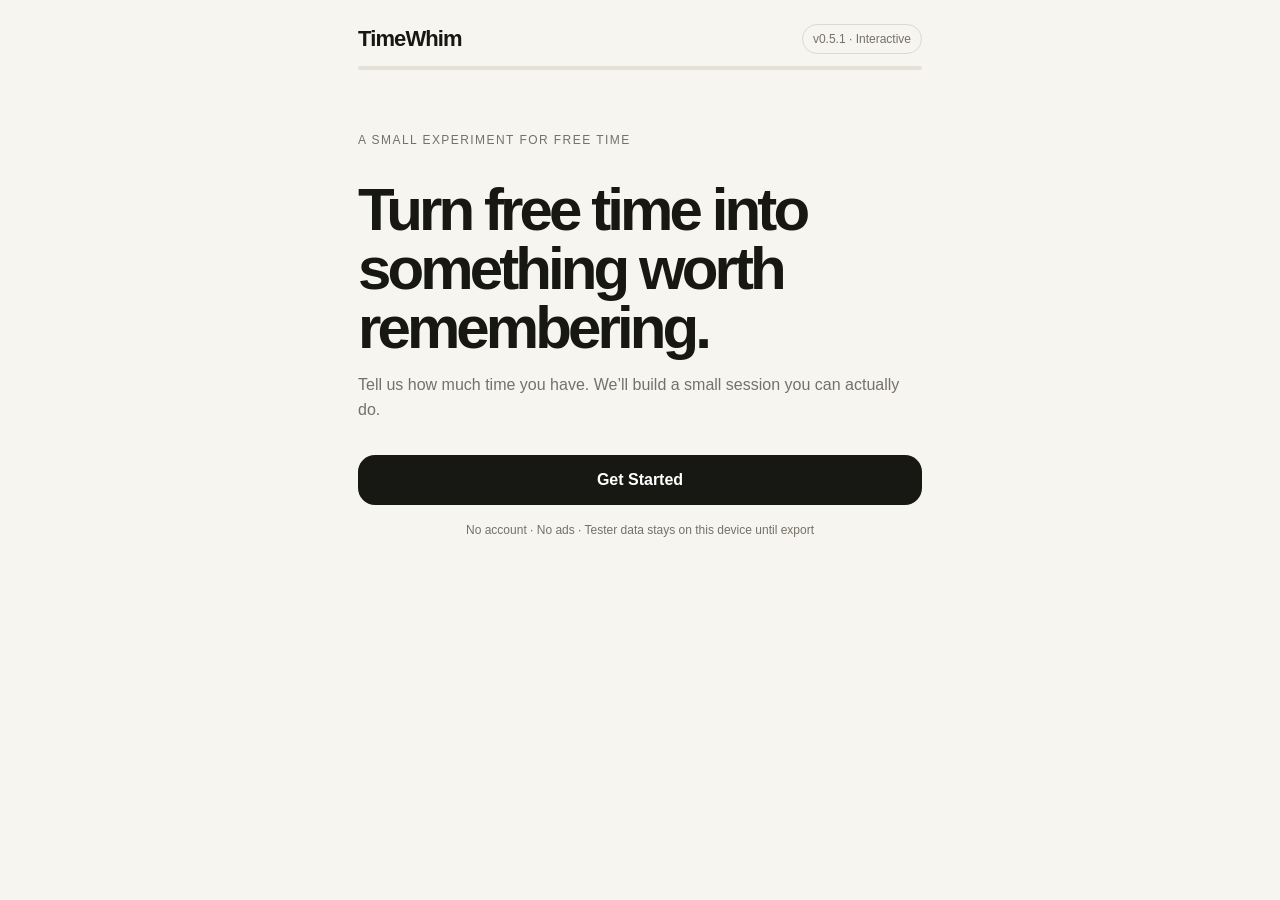
==== commit 021edbe6: "fix: load v0.5.1 interactive patch and bust stale assets" ====
--- a/index.html
+++ b/index.html
@@ -5,11 +5,11 @@
 <meta name="viewport" content="width=device-width,initial-scale=1,viewport-fit=cover">
 <meta name="theme-color" content="#f7f5ef">
 <title>TimeWhim — Interactive Tester</title>
-<link rel="stylesheet" href="styles.css">
+<link rel="stylesheet" href="styles.css?v=051">
 </head>
 <body>
 <main class="app">
-  <header class="top"><div class="brand">TimeWhim</div><div class="badge">v0.5 · Interactive</div></header>
+  <header class="top"><div class="brand">TimeWhim</div><div class="badge">v0.5.1 · Interactive</div></header>
   <div class="progress"><i id="progressBar"></i></div>
 
   <section class="screen active hero" data-screen="welcome">
@@ -96,6 +96,8 @@
 
 <dialog id="moodDialog"><h3>Change the mood</h3><button data-replan="fun">More energy</button><button data-replan="chill">I’m tired</button><button data-replan="connect">More connection</button><button data-replan="curious">Make me think</button><button data-close>Cancel</button></dialog>
 <dialog id="moreDialog"><h3>What changed?</h3><button data-replan="people">We’re more people</button><button data-replan="quiet">Quiet now</button><button data-replan="less">I have less time</button><button id="finishNow">Finish my time</button><button data-close>Cancel</button></dialog>
-<script src="app.js"></script>
+<script src="app.js?v=051"></script>
+<script src="fix-v05.js?v=051"></script>
+<script src="fix-v051.js?v=051"></script>
 </body>
 </html>
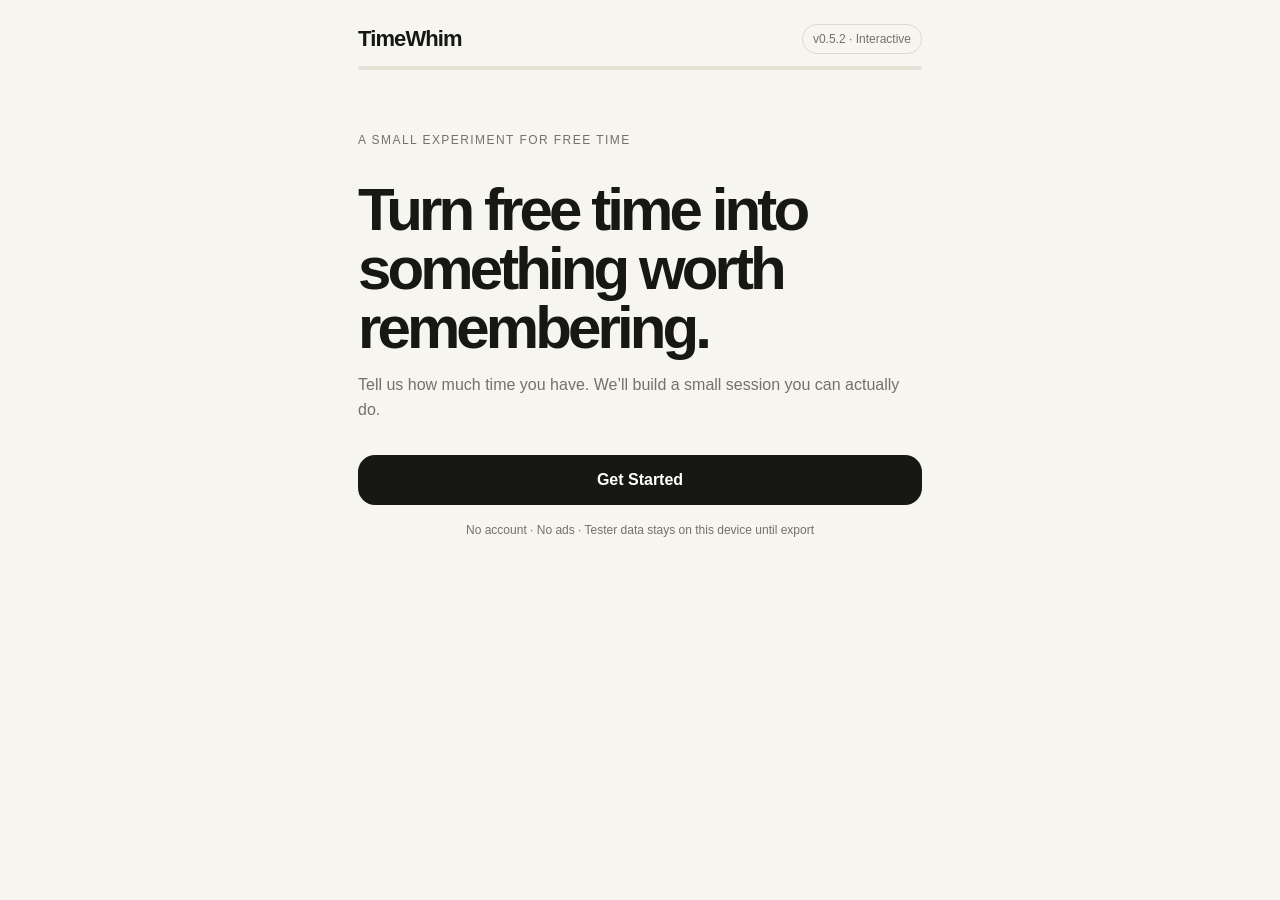
==== commit 2687089c: "chore: load v0.5.2 solo interaction fix" ====
--- a/index.html
+++ b/index.html
@@ -5,11 +5,11 @@
 <meta name="viewport" content="width=device-width,initial-scale=1,viewport-fit=cover">
 <meta name="theme-color" content="#f7f5ef">
 <title>TimeWhim — Interactive Tester</title>
-<link rel="stylesheet" href="styles.css?v=051">
+<link rel="stylesheet" href="styles.css?v=052">
 </head>
 <body>
 <main class="app">
-  <header class="top"><div class="brand">TimeWhim</div><div class="badge">v0.5.1 · Interactive</div></header>
+  <header class="top"><div class="brand">TimeWhim</div><div class="badge">v0.5.2 · Interactive</div></header>
   <div class="progress"><i id="progressBar"></i></div>
 
   <section class="screen active hero" data-screen="welcome">
@@ -96,8 +96,9 @@
 
 <dialog id="moodDialog"><h3>Change the mood</h3><button data-replan="fun">More energy</button><button data-replan="chill">I’m tired</button><button data-replan="connect">More connection</button><button data-replan="curious">Make me think</button><button data-close>Cancel</button></dialog>
 <dialog id="moreDialog"><h3>What changed?</h3><button data-replan="people">We’re more people</button><button data-replan="quiet">Quiet now</button><button data-replan="less">I have less time</button><button id="finishNow">Finish my time</button><button data-close>Cancel</button></dialog>
-<script src="app.js?v=051"></script>
-<script src="fix-v05.js?v=051"></script>
-<script src="fix-v051.js?v=051"></script>
+<script src="app.js?v=052"></script>
+<script src="fix-v05.js?v=052"></script>
+<script src="fix-v051.js?v=052"></script>
+<script src="fix-v052.js?v=052"></script>
 </body>
 </html>
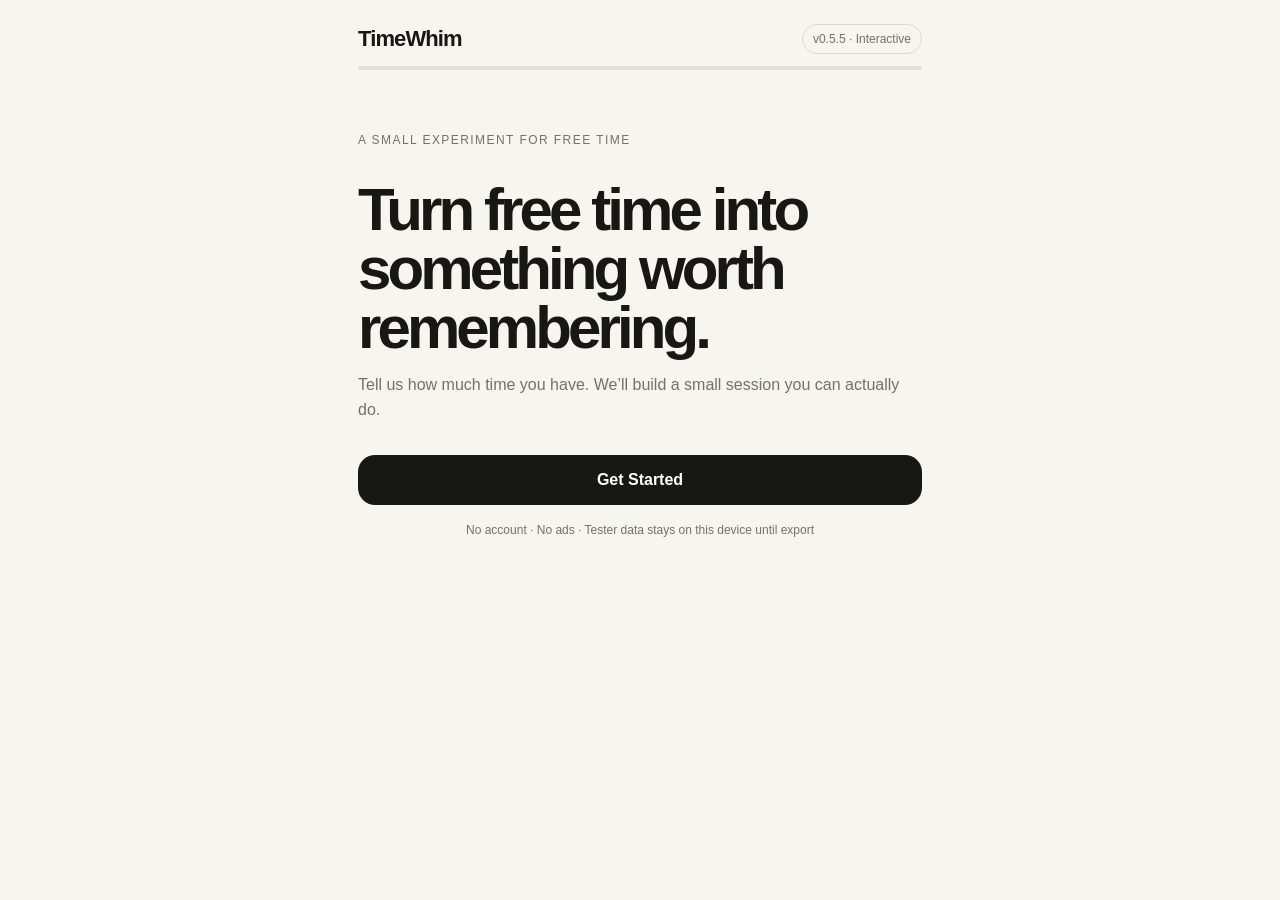
==== commit daadc49a: "chore: publish guided Mystery and timed quiz v0.5.5" ====
--- a/index.html
+++ b/index.html
@@ -5,11 +5,11 @@
 <meta name="viewport" content="width=device-width,initial-scale=1,viewport-fit=cover">
 <meta name="theme-color" content="#f7f5ef">
 <title>TimeWhim — Interactive Tester</title>
-<link rel="stylesheet" href="styles.css?v=052">
+<link rel="stylesheet" href="styles.css?v=055">
 </head>
 <body>
 <main class="app">
-  <header class="top"><div class="brand">TimeWhim</div><div class="badge">v0.5.2 · Interactive</div></header>
+  <header class="top"><div class="brand">TimeWhim</div><div class="badge">v0.5.5 · Interactive</div></header>
   <div class="progress"><i id="progressBar"></i></div>
 
   <section class="screen active hero" data-screen="welcome">
@@ -96,9 +96,12 @@
 
 <dialog id="moodDialog"><h3>Change the mood</h3><button data-replan="fun">More energy</button><button data-replan="chill">I’m tired</button><button data-replan="connect">More connection</button><button data-replan="curious">Make me think</button><button data-close>Cancel</button></dialog>
 <dialog id="moreDialog"><h3>What changed?</h3><button data-replan="people">We’re more people</button><button data-replan="quiet">Quiet now</button><button data-replan="less">I have less time</button><button id="finishNow">Finish my time</button><button data-close>Cancel</button></dialog>
-<script src="app.js?v=052"></script>
-<script src="fix-v05.js?v=052"></script>
-<script src="fix-v051.js?v=052"></script>
-<script src="fix-v052.js?v=052"></script>
+<script src="app.js?v=055"></script>
+<script src="fix-v05.js?v=055"></script>
+<script src="fix-v051.js?v=055"></script>
+<script src="fix-v052.js?v=055"></script>
+<script src="fix-v053.js?v=055"></script>
+<script src="fix-v054.js?v=055"></script>
+<script src="fix-v055.js?v=055"></script>
 </body>
 </html>
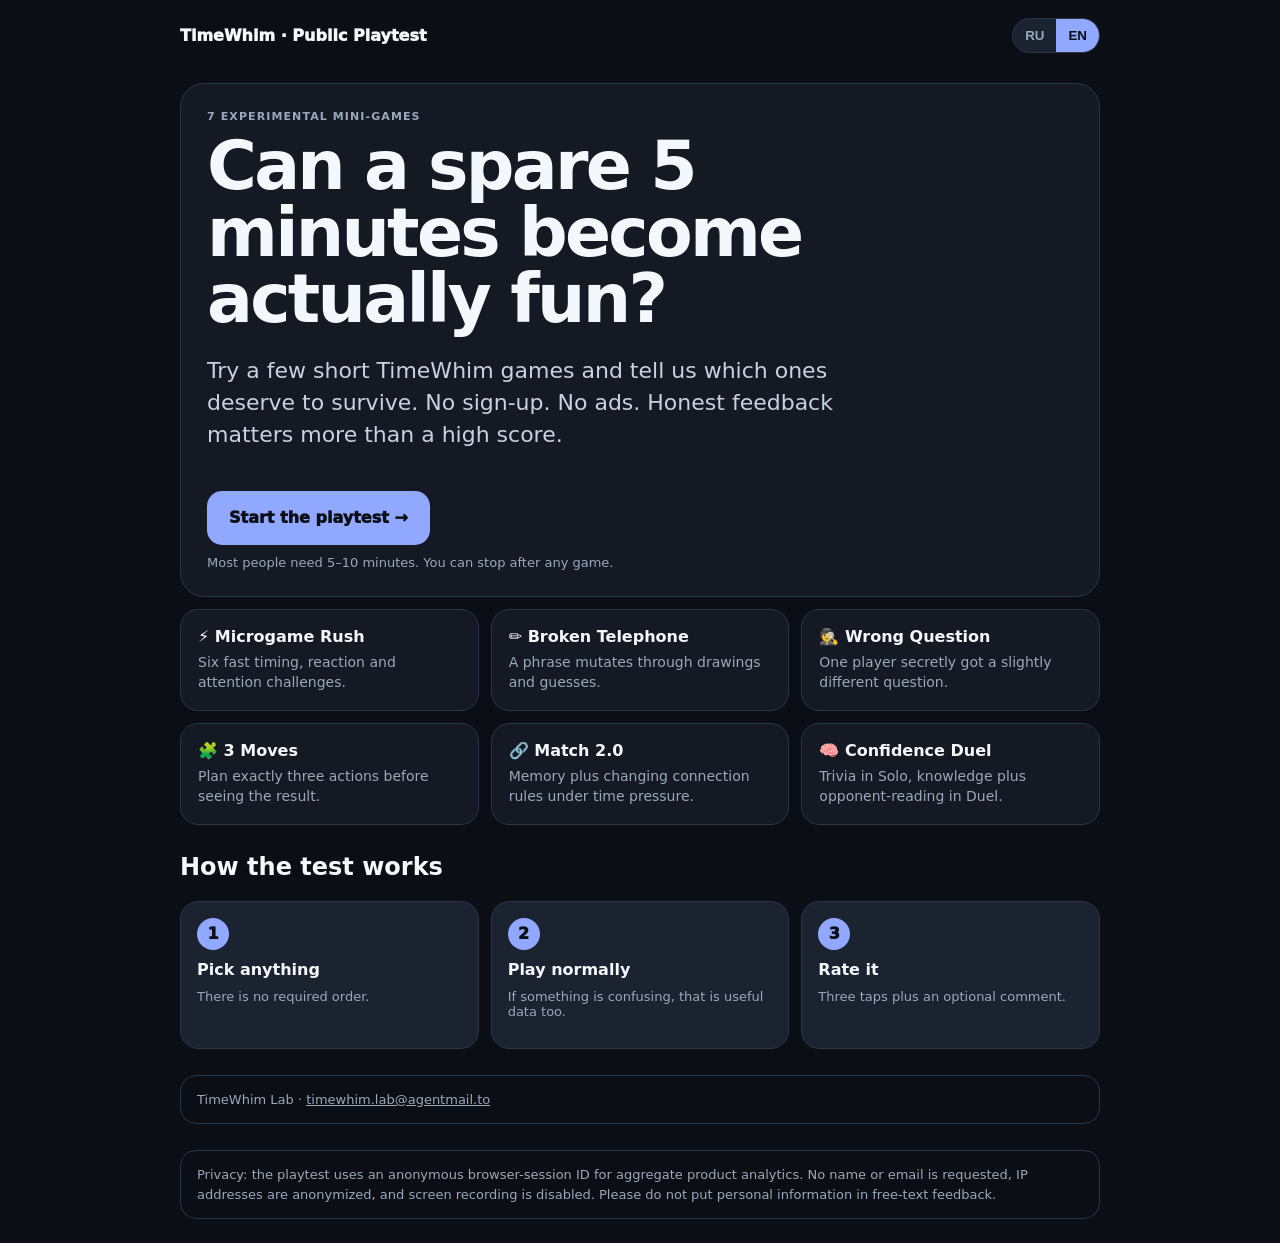
==== commit bacab66a: "fix: route public root to playtest" ====
--- a/index.html
+++ b/index.html
@@ -2,106 +2,14 @@
 <html lang="en">
 <head>
 <meta charset="utf-8">
-<meta name="viewport" content="width=device-width,initial-scale=1,viewport-fit=cover">
-<meta name="theme-color" content="#f7f5ef">
-<title>TimeWhim — Interactive Tester</title>
-<link rel="stylesheet" href="styles.css?v=055">
+<meta name="viewport" content="width=device-width,initial-scale=1">
+<title>TimeWhim</title>
+<meta name="robots" content="index,follow">
+<link rel="canonical" href="https://time-whim.vercel.app/playtest/">
+<meta http-equiv="refresh" content="0; url=/playtest/">
+<script>location.replace('/playtest/'+location.search+location.hash)</script>
 </head>
 <body>
-<main class="app">
-  <header class="top"><div class="brand">TimeWhim</div><div class="badge">v0.5.5 · Interactive</div></header>
-  <div class="progress"><i id="progressBar"></i></div>
-
-  <section class="screen active hero" data-screen="welcome">
-    <div class="kicker">A small experiment for free time</div>
-    <h1>Turn free time into something worth remembering.</h1>
-    <p>Tell us how much time you have. We’ll build a small session you can actually do.</p>
-    <button class="primary" id="getStarted">Get Started</button>
-    <div class="footer-note">No account · No ads · Tester data stays on this device until export</div>
-  </section>
-
-  <section class="screen" data-screen="tester">
-    <h2>Tester mode</h2><p>Pick a situation, then use the product naturally.</p>
-    <div class="preset" data-preset="natural"><strong>Natural</strong><div>30 min · Solo · Curious</div></div>
-    <div class="preset" data-preset="social"><strong>Social</strong><div>45 min · Two · Fun · Quiet</div></div>
-    <div class="preset" data-preset="travel"><strong>Travel</strong><div>2h 30m · Solo · Chill · Offline + Low battery</div></div>
-    <button class="secondary" id="chooseFreely">Choose freely instead</button>
-  </section>
-
-  <section class="screen" data-screen="time">
-    <h2>How much time do you have?</h2>
-    <div class="ring-wrap"><div class="ring" id="timeRing"><div class="ring-inner"><div class="ring-number" id="timeNumber">30</div><div class="ring-unit" id="timeUnit">minutes</div></div></div></div>
-    <div class="chips"><button class="chip" data-min="10">10 min</button><button class="chip selected" data-min="30">30 min</button><button class="chip" data-min="60">1 hour</button></div>
-    <input class="slider" id="timeSlider" type="range" min="5" max="720" step="5" value="30" aria-label="Session duration">
-    <button class="primary" id="timeNext">Continue</button>
-  </section>
-
-  <section class="screen" data-screen="people">
-    <h2>Who’s here?</h2><p>Enough detail to choose activities. No names needed.</p>
-    <div class="choice-grid" id="peopleChoices">
-      <button class="choice" data-v="solo">Just me<small>Solo activities</small></button>
-      <button class="choice" data-v="two">Two of us<small>One phone, together</small></button>
-      <button class="choice" data-v="group">Group<small>3 or more</small></button>
-    </div>
-    <div class="chips" id="groupSize" style="display:none"><button class="chip" data-v="3-5">3–5</button><button class="chip" data-v="6+">6+</button></div>
-    <button class="primary" id="peopleNext" disabled>Continue</button>
-  </section>
-
-  <section class="screen" data-screen="mood">
-    <h2>What kind of time?</h2>
-    <div class="choice-grid" id="moodChoices"><button class="choice" data-v="fun">Fun</button><button class="choice" data-v="curious">Curious</button><button class="choice" data-v="chill">Chill</button><button class="choice" data-v="connect">Connect</button></div>
-    <button class="secondary" id="surpriseMood">Surprise me</button><button class="primary" id="moodNext" disabled>Continue</button>
-  </section>
-
-  <section class="screen" data-screen="constraints">
-    <h2>Anything to work around?</h2><p>Optional. Tap whatever matters right now.</p>
-    <div class="chips" id="constraintChips"><button class="chip" data-v="quiet">Quiet</button><button class="chip" data-v="offline">Offline</button><button class="chip" data-v="battery">Low battery</button></div>
-    <button class="primary" id="buildBtn">Build my time</button>
-  </section>
-
-  <section class="screen" data-screen="preview">
-    <div class="ring-wrap"><div class="ring" style="--p:100"><div class="ring-inner"><div class="ring-number" id="previewMinutes">0</div><div class="ring-unit">minutes built</div></div></div></div>
-    <div class="footer-note" id="previewMeta"></div><div class="card timeline" id="timeline"></div>
-    <button class="primary" id="startBtn">Start Session</button><button class="secondary" id="mixBtn">Mix again</button>
-  </section>
-
-  <section class="screen" data-screen="activity">
-    <div class="remaining" id="remainingText"></div>
-    <article class="activity-card">
-      <div class="activity-head"><div class="meta" id="activityType"></div><h2 id="activityTitle"></h2><p id="activityPrompt"></p><div class="footer-note" id="activityDuration"></div></div>
-      <div class="action" id="actionArea"></div>
-    </article>
-    <div class="controls"><button class="control" id="swapBtn">Swap</button><button class="control" id="shorterBtn">Shorter</button><button class="control" id="moodBtn">Mood</button><button class="control" id="moreBtn">More</button></div>
-    <button class="primary" id="doneNext">Done · Next</button>
-  </section>
-
-  <section class="screen" data-screen="complete">
-    <div class="hero"><div class="kicker">Session complete</div><h1>Time well spent.</h1><p><strong id="doneMinutes">0 min</strong> · <span id="doneCount">0 activities</span></p></div>
-    <div class="question"><h3>How did this feel?</h3><div class="feedback-row" data-key="feel"><button>Not for me</button><button>Good</button><button>Great</button></div></div>
-    <div class="question"><h3>Again sometime?</h3><div class="feedback-row" data-key="again"><button>Yes</button><button>Maybe</button><button>No</button></div></div>
-    <button class="primary" id="toFeedback">Finish tester feedback</button><button class="secondary" id="restartBtn">Start another</button>
-  </section>
-
-  <section class="screen" data-screen="feedback">
-    <h2>One last minute.</h2><p>Nothing is sent automatically.</p>
-    <div class="question"><h3>What do you think this product does?</h3><textarea data-field="productMeaning"></textarea></div>
-    <div class="question"><h3>What was unclear?</h3><textarea data-field="unclear"></textarea></div>
-    <div class="question"><h3>What would you normally use instead?</h3><input type="text" data-field="alternative"></div>
-    <div class="question"><h3>When would you realistically use TimeWhim?</h3><textarea data-field="realUse"></textarea></div>
-    <div class="question"><h3>Would you pay ₩4,900 one time?</h3><div class="feedback-row" data-key="pay"><button>Yes</button><button>Maybe</button><button>No</button></div></div>
-    <div class="notice">Export includes interaction timings and tester choices, but no account, name, email, location, or device identifier.</div>
-    <button class="primary" id="exportBtn">Export anonymous JSON</button><button class="secondary" id="feedbackDone">Done</button>
-  </section>
-</main>
-
-<dialog id="moodDialog"><h3>Change the mood</h3><button data-replan="fun">More energy</button><button data-replan="chill">I’m tired</button><button data-replan="connect">More connection</button><button data-replan="curious">Make me think</button><button data-close>Cancel</button></dialog>
-<dialog id="moreDialog"><h3>What changed?</h3><button data-replan="people">We’re more people</button><button data-replan="quiet">Quiet now</button><button data-replan="less">I have less time</button><button id="finishNow">Finish my time</button><button data-close>Cancel</button></dialog>
-<script src="app.js?v=055"></script>
-<script src="fix-v05.js?v=055"></script>
-<script src="fix-v051.js?v=055"></script>
-<script src="fix-v052.js?v=055"></script>
-<script src="fix-v053.js?v=055"></script>
-<script src="fix-v054.js?v=055"></script>
-<script src="fix-v055.js?v=055"></script>
+<p>Opening <a href="/playtest/">TimeWhim Public Playtest</a>…</p>
 </body>
 </html>
